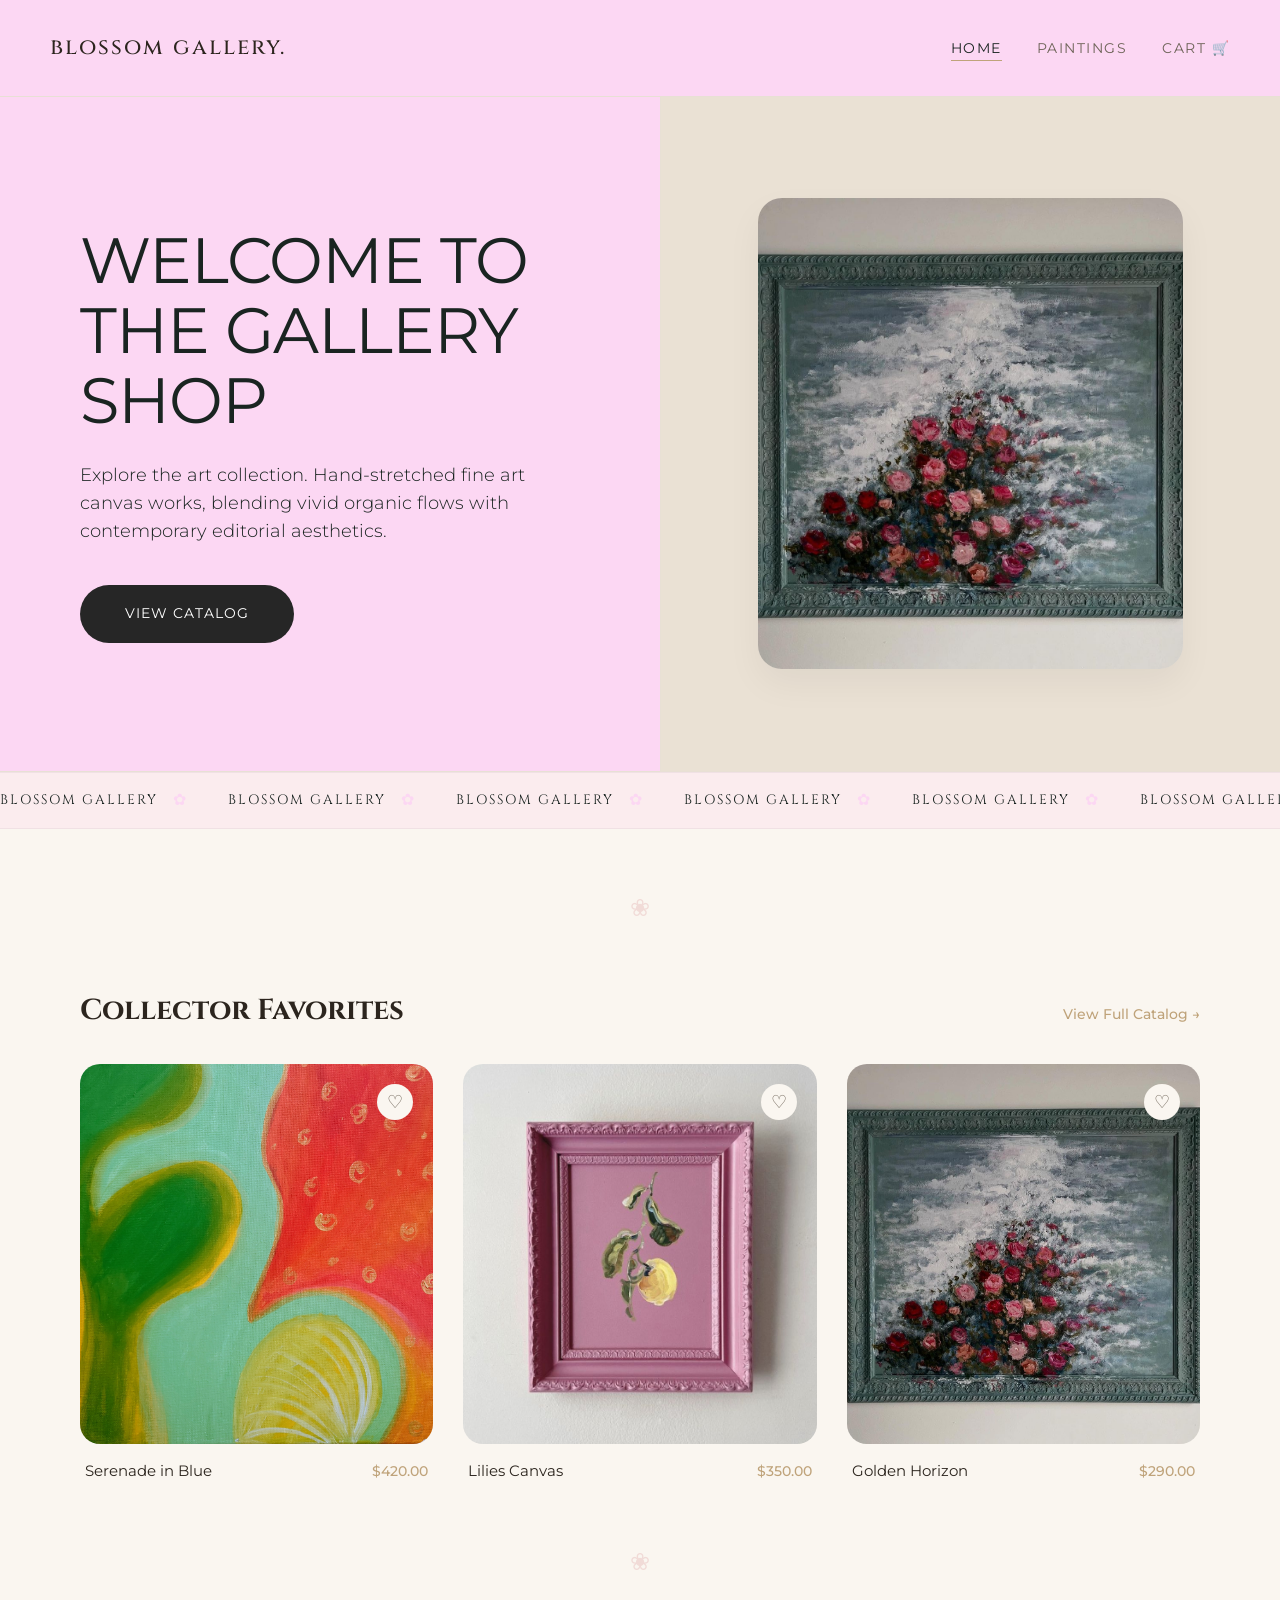
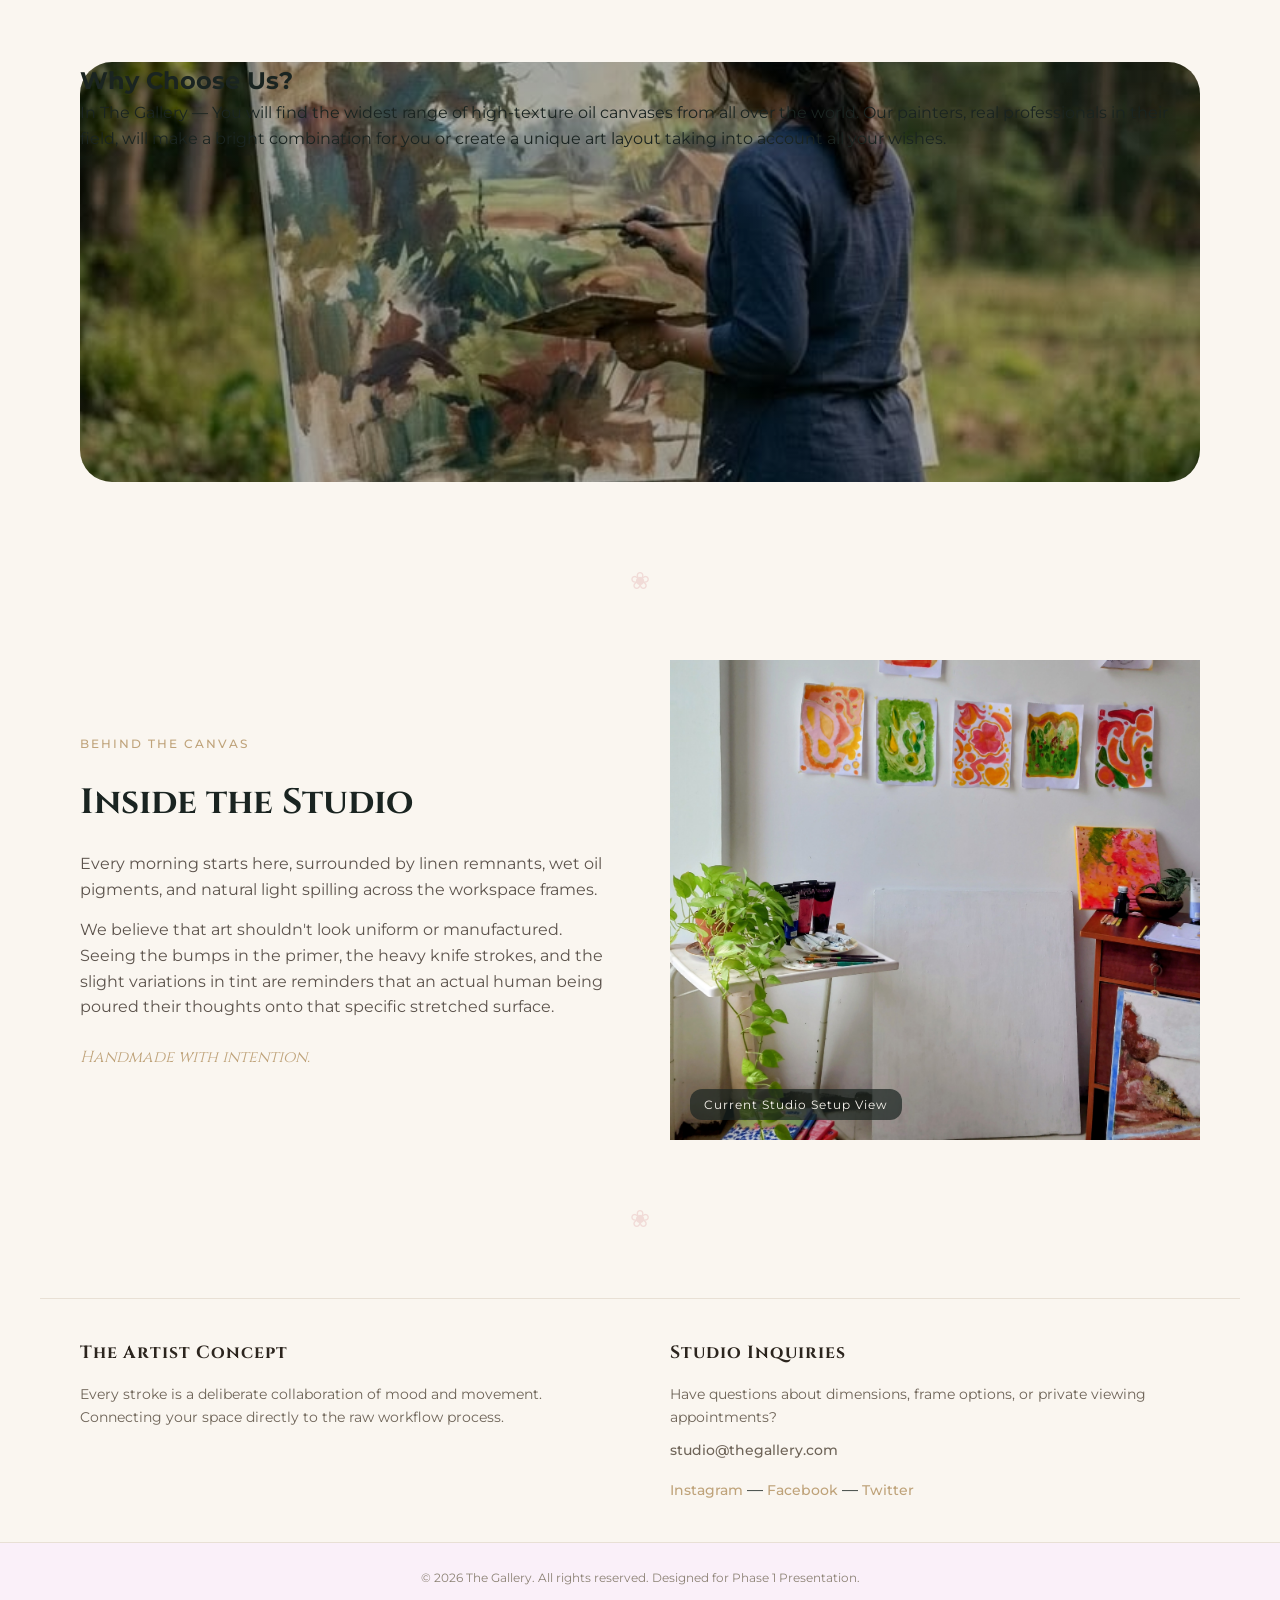
==== index.html @ 500854a4 "blossm_g" ====
<!DOCTYPE html>
<html lang="en">
<head>
    <meta charset="UTF-8">
    <meta name="viewport" content="width=device-width, initial-scale=1.0">
    <title>Home | Blossom Gallery</title>
    
    <!-- FIXED FONTS LINK: Both Cinzel and Montserrat will now load flawlessly -->
    <link rel="preconnect" href="https://fonts.googleapis.com">
    <link rel="preconnect" href="https://fonts.gstatic.com" crossorigin>
    <link href="https://fonts.googleapis.com/css2?family=Cinzel:wght@400;500&family=Montserrat:wght@300;400;500&display=swap" rel="stylesheet">
    
    <!-- LINK TO YOUR STYLESHEET -->
    <link rel="stylesheet" href="style.css">
</head>
<body class="home-body">

    <!-- GLOBAL NAVIGATION BAR -->
    <nav class="navbar">
        <div class="nav-logo">Blossom gallery.</div>
        <ul class="nav-links">
            <li><a href="index.html" class="active">Home</a></li>
            <li><a href="gallery.html">Paintings</a></li>
            <li><a href="cart.html" id="nav-cart">Cart 🛒</a></li>
        </ul>
    </nav>

    <!-- 1. EDITORIAL HERO BLOCK -->
    


    <section class="hero-split-container">
        <div class="hero-left-editorial">
            <h1>Welcome to the gallery shop</h1>
            <p>Explore the art collection. Hand-stretched fine art canvas works, blending vivid organic flows with contemporary editorial aesthetics.</p>
            <a href="gallery.html" class="hero-catalog-cta">View Catalog</a>
        </div>
        <div class="hero-right-display">
            <div class="hero-frame-wrapper">
                <img src="image3.jpg" alt="Featured Blossom Studio Presentation Workspace">
            </div>
        </div>
    </section>

    <div class="brand-marquee-strip">
        <div class="marquee-track-flow">
            <div class="marquee-unit">blossom gallery <span class="marquee-flower-spacer">✿</span></div>
            <div class="marquee-unit">blossom gallery <span class="marquee-flower-spacer">✿</span></div>
            <div class="marquee-unit">blossom gallery <span class="marquee-flower-spacer">✿</span></div>
            <div class="marquee-unit">blossom gallery <span class="marquee-flower-spacer">✿</span></div>
            <div class="marquee-unit">blossom gallery <span class="marquee-flower-spacer">✿</span></div>
            <div class="marquee-unit">blossom gallery <span class="marquee-flower-spacer">✿</span></div>
            <div class="marquee-unit">blossom gallery <span class="marquee-flower-spacer">✿</span></div>
            <div class="marquee-unit">blossom gallery <span class="marquee-flower-spacer">✿</span></div>

            <!-- Cloned Units (Add these so it never runs out of text on wide screens!) -->
        <div class="marquee-unit">blossom gallery <span class="marquee-flower-spacer">✿</span></div>
        <div class="marquee-unit">blossom gallery <span class="marquee-flower-spacer">✿</span></div>
        <div class="marquee-unit">blossom gallery <span class="marquee-flower-spacer">✿</span></div>
        <div class="marquee-unit">blossom gallery <span class="marquee-flower-spacer">✿</span></div>
        <div class="marquee-unit">blossom gallery <span class="marquee-flower-spacer">✿</span></div>
        <div class="marquee-unit">blossom gallery <span class="marquee-flower-spacer">✿</span></div>
        <div class="marquee-unit">blossom gallery <span class="marquee-flower-spacer">✿</span></div>
        <div class="marquee-unit">blossom gallery <span class="marquee-flower-spacer">✿</span></div>
    </div>
        </div>
    </div>

    <div class="aesthetic-divider"><span class="flower-icon">❀</span></div>














    <!-- 2. INTERACTIVE TRENDING HIGHLIGHTS LOOKBOOK -->
    <section class="lookbook-section">
        <div class="section-header-row">
            <h2>Collector Favorites</h2>
            <a href="gallery.html" class="inline-view-all">View Full Catalog →</a>
        </div>

        <div class="lookbook-grid">
            <!-- Card 1 -->
            <div class="lookbook-card gallery-card" data title="Serenade in Blue" data price = "$420.00" data-item="1">
                <div class="card-img-box">
                    <span class="heart-icon">♡</span>
                    <div class="placeholder-art-thumb"></div>
                    <img src="paradisefound1.JPG" alt="Serenade in Blue" class="hero-src-img"> 
                </div>
                <div class="art-meta">
                    <h3>Serenade in Blue</h3>
                    <p class="art-price">$420.00</p>
                </div>
            </div>
            <!-- Card 2 -->
            <div class="lookbook-card" data-title="Lilies Canvas" data-price="$350.00">
    
                  <a href="painting-info.html?title=Lilies%20Canvas&price=%24350.00" style="text-decoration: none; display: block;">
                  <div class="card-img-box">
                    <span class="heart-icon">♡</span>
                      <img src="image1.jpg" alt="Lilies Canvas" class="hero-src-img">
                     </div>
                     </a>
    
                <div class="art-meta">
                     <h3>Lilies Canvas</h3>
                     <p class="art-price">$350.00</p>
                </div>

                 </div>
            <!-- Card 3 -->
            <div class="lookbook-card gallery-card" data-title="Golden Horizon" data-price="$290.00" data-item="3">
                <div class="card-img-box">
                    <span class="heart-icon">♡</span>
                    <div class="placeholder-art-thumb"></div>
                    <img src="image3.jpg" alt="Golden Horizon" class="hero-src-img">
                </div>
                <div class="art-meta">
                    <h3>Golden Horizon</h3>
                    <p class="art-price">$290.00</p>
                </div>
            </div>
        </div>
    </section>

    <div class="aesthetic-divider"><span class="flower-icon">❀</span></div>

    <!-- 3. BRAND VISION BANNER -->
    <section class="vision-banner">
        

        <div class="vision-feature-card">
            <div class="vision-overlay-content">
            <h2>Why Choose Us?</h2>
            <p>
                In The Gallery — You will find the widest range of high-texture oil canvases from all over the world. Our painters, real professionals in their field, will make a bright combination for you or create a unique art layout taking into account all your wishes.
            </p>
        </div>
    </div>
</section>
             



       

    <div class="aesthetic-divider"><span class="flower-icon">❀</span></div>

    <!-- 4. INSIDE THE STUDIO -->
    <section class="studio-profile-section">
        <div class="studio-text-side">
            <span class="editorial-badge">Behind the Canvas</span>
            <h2>Inside the Studio</h2>
            <p>
                Every morning starts here, surrounded by linen remnants, wet oil pigments, and natural light spilling across the workspace frames. 
            </p>
            <p>
                We believe that art shouldn't look uniform or manufactured. Seeing the bumps in the primer, the heavy knife strokes, and the slight variations in tint are reminders that an actual human being poured their thoughts onto that specific stretched surface.
            </p>
            <div class="studio-signature">Handmade with intention.</div>
        </div>
        
        <div class="studio-image-side">
            <div class="studio-photo-box">
                <span class="photo-label">Current Studio Setup View</span>
                <div class="placeholder-studio-img"></div>
               <img src="studio.JPG" alt="My Studio Workspace View" class="hero-src-img"> 
            </div>
        </div>
    </section>

    <div class="aesthetic-divider"><span class="flower-icon">❀</span></div>

    <!-- GLOBAL FOOTER BLOCK -->
    <footer class="home-footer-grid">
        <div class="footer-profile">
            <h3>The Artist Concept</h3>
            <p>Every stroke is a deliberate collaboration of mood and movement. Connecting your space directly to the raw workflow process.</p>
        </div>

        <div class="footer-contact">
            <h3>Studio Inquiries</h3>
            <p>Have questions about dimensions, frame options, or private viewing appointments?</p>
            <p class="contact-email">studio@thegallery.com</p>
            <div class="social-links-row">
                <a href="#">Instagram</a> — <a href="#">Facebook</a> — <a href="#">Twitter</a>
            </div>
        </div>
    </footer>

    <div class="copyright-bar">
        <p>© 2026 The Gallery. All rights reserved. Designed for Phase 1 Presentation.</p>
    </div>

    <!-- JQUERY AND CUSTOM SCRIPTS -->
    <script src="https://code.jquery.com/jquery-3.6.0.min.js"></script>
    <script src="script.js"></script>
</body>
</html>
---- style.css ----
/* ==========================================================================
   1. GLOBAL RESET & CORE COLOR PALETTE
   ========================================================================== */
* {
    margin: 0;
    padding: 0;
    box-sizing: border-box;
}

body {
    font-family: 'Montserrat', sans-serif;
    background-color: #faf6f0; /* Ultra-premium warm linen backdrop */
    color: #1a2421;
    line-height: 1.6;
    -webkit-font-smoothing: antialiased;
}

/* ==========================================================================
   2. GLOBAL NAVIGATION BAR
   ========================================================================== */
.navbar {
    display: flex;
    justify-content: space-between;
    align-items: center;
    padding: 30px 50px;
    background-color: #fcd7f3;
    border-bottom: 1px solid #e8e0d5;
}

.nav-logo {
    font-family: 'Cinzel', serif;
    font-size: 1.4rem;
    font-weight: 500;
    letter-spacing: 2px;
    color: #2c251e;
    text-transform: lowercase;
}

.nav-links {
    display: flex;
    list-style: none;
    gap: 35px;
}

.nav-links a {
    text-decoration: none;
    color: #6e6458;
    font-size: 0.85rem;
    font-weight: 400;
    text-transform: uppercase;
    letter-spacing: 1.5px;
    transition: color 0.3s ease;
}

.nav-links a:hover, .nav-links a.active {
    color: #1a2421;
    border-bottom: 1px solid #bfa37a;
    padding-bottom: 4px;
}

/* ==========================================================================
   3. HERO PRESENTATION BLOCK
   ========================================================================== */
.hero-split-container {
    display: flex;
    width: 100%;
    min-height: 75vh;
    border-bottom: 1px solid #e8e0d5;
}

.hero-left-editorial {
    flex: 1;
    background-color: #fcd7f3;
    padding: 80px;
    display: flex;
    flex-direction: column;
    justify-content: center;
    border-right: 1px solid #e8e0d5;
}

.hero-left-editorial h1 {
    font-family: 'Montserrat', sans-serif;
    font-size: 4rem;
    font-weight: 400;
    text-transform: uppercase;
    line-height: 1.1;
    margin: 0 0 25px 0;
    letter-spacing: -1px;
}

.hero-left-editorial p {
    font-size: 1.1rem;
    color: #1a2421;
    max-width: 450px;
    line-height: 1.6;
    margin-bottom: 40px;
    font-weight: 300;
}

.hero-catalog-cta {
    align-self: flex-start;
    padding: 18px 45px;
    background-color: #262626;
    color: #fff;
    border-radius: 40px;
    text-decoration: none;
    font-size: 0.85rem;
    text-transform: uppercase;
    letter-spacing: 1px;
    transition: background-color 0.3s ease;
}

.hero-catalog-cta:hover {
    background-color: #bfa37a;
}

.hero-right-display {
    flex: 1;
    background-color: #eae1d4;
    display: flex;
    align-items: center;
    justify-content: center;
    padding: 60px;
    position: relative;
}

.hero-frame-wrapper {
    width: 85%;
    height: 85%;
    border-radius: 24px;
    overflow: hidden;
    box-shadow: 0 15px 35px rgba(0,0,0,0.05);
}

.hero-frame-wrapper img {
    width: 100%;
    height: 100%;
    object-fit: cover;
}

/* ==========================================================================
   CONTINUOUS SCROLLING BRAND MARQUEE LINE
   ========================================================================== */
.brand-marquee-strip {
    width: 100%;
    overflow: hidden;
    background-color: #fbecee;
    border-top: 1px solid rgba(44, 30, 41, 0.05);   
    border-bottom: 1px solid rgba(44, 30, 41, 0.05);
    padding: 15px 0;
    display: flex;
    white-space: nowrap;
}

.marquee-track-flow {
    display: flex;
    width: max-content;
    animation: marqueeContinuous 40s linear infinite;
    gap: 40px;
}

.marquee-unit {
    font-family: 'Cinzel', serif;
    font-size: 0.85rem;
    text-transform: uppercase;
    letter-spacing: 2px;
    display: flex;
    align-items: center;
    gap: 15px;
}

.marquee-flower-spacer {
    color: #fcd7f3;
    font-size: 1rem;
}

@keyframes marqueeContinuous {
    0% { transform: translateX(0%); }
    100% { transform: translateX(-50%); }
}

.hero-image-container {
    width: 100%;
    height: 500px;
    background-color: #eae1d4;
    border-radius: 24px;
    overflow: hidden;
    display: flex;
    align-items: center;
    justify-content: center;
}

.hero-art-placeholder {
    font-size: 6rem;
    opacity: 0.8;
}

.hero-src-img {
    width: 100%;
    height: 100%;
    object-fit: cover;
}

.hero-text-block {
    max-width: 750px;
    margin-top: 10px;
}

.editorial-badge {
    font-size: 0.75rem;
    text-transform: uppercase;
    letter-spacing: 2px;
    color: #bfa37a;
    display: inline-block;
    margin-bottom: 12px;
    font-weight: 500;
}

.hero-text-block h1 {
    font-family: 'Cinzel', serif;
    font-size: 2.8rem;
    font-weight: 400;
    color: #2c1e29;
    margin-bottom: 20px;
    letter-spacing: 1px;
}

.brand-philosophy {
    font-size: 1.05rem;
    color: #424032;
    margin-bottom: 30px;
    font-weight: 300;
}

.explore-btn {
    display: inline-block;
    padding: 14px 35px;
    background-color: #1a2421;
    color: #faf6f0;
    text-decoration: none;
    text-transform: uppercase;
    font-size: 0.8rem;
    letter-spacing: 2px;
    font-weight: 500;
    border-radius: 30px;
    transition: background-color 0.3s ease;
}

.explore-btn:hover {
    background-color: #bfa37a;
}

/* ==========================================================================
   4. DECORATIVE ELEMENTS & DIVIDERS
   ========================================================================== */
.aesthetic-divider {
    text-align: center;
    margin: 60px auto;
}

.flower-icon {
    font-size: 1.5rem;
    opacity: 0.4;
    color: #e5b3b3;
}

/* ==========================================================================
   5. LOOKBOOK, VISION & STUDIO SECTIONS
   ========================================================================== */
.lookbook-section, .studio-profile-section {
    max-width: 1200px;
    margin: 60px auto;
    padding: 0 40px;
}

.section-header-row {
    display: flex;
    justify-content: space-between;
    align-items: baseline;
    margin-bottom: 30px;
}

.section-header-row h2 {
    font-family: 'Cinzel', serif;
    font-size: 1.8rem;
    color: #2c251e;
}

.inline-view-all {
    text-decoration: none;
    color: #bfa37a;
    font-size: 0.85rem;
    font-weight: 500;
}

.lookbook-grid {
    display: flex;
    gap: 30px;
}

.lookbook-card {
    flex: 1;
    cursor: pointer;
}

.card-img-box {
    background-color: #eae1d4;
    height: 380px;
    border-radius: 20px;
    position: relative;
    display: flex;
    align-items: center;
    justify-content: center;
    overflow: hidden;
    transition: transform 0.3s ease;
}

.lookbook-card:hover .card-img-box {
    transform: translateY(-5px);
}

.placeholder-art-thumb {
    font-size: 3.5rem;
    opacity: 0.7;
}

.heart-icon {
    position: absolute;
    top: 20px;
    right: 20px;
    background: #faf6f0;
    width: 36px;
    height: 36px;
    display: flex;
    align-items: center;
    justify-content: center;
    border-radius: 50%;
    font-size: 1.1rem;
    color: #6e6458;
    cursor: pointer;
    transition: all 0.2s ease;
}

.heart-icon.liked {
    background-color: #e5b3b3;
    color: #faf6f0;
}

.card-details {
    margin-top: 15px;
    display: flex;
    justify-content: space-between;
    align-items: center;
}

.card-details h3 {
    font-size: 0.95rem;
    font-weight: 400;
    color: #1a2421;
}

.card-price {
    font-size: 0.9rem;
    color: #6e6458;
}

.vision-banner {
    max-width: 1200px;
    margin: 80px auto;
    padding: 0 40px;
    position: relative;
}

.vision-feature-card {
    width: 100%;
    height: 420px;
    background: linear-gradient(rgba(0, 0, 0, 0.25), rgba(0, 0, 0, 0.25)), url('vision2.jpg') no-repeat center center;
    background-size: cover;
    border-radius: 32px;
    position: relative;
}

.mini-label {
    font-size: 0.7rem;
    text-transform: uppercase;
    letter-spacing: 2px;
    color: #bfa37a;
}

.studio-profile-section {
    display: flex;
    align-items: center;
    gap: 60px;
}

.studio-text-side {
    flex: 1;
}

.studio-text-side h2 {
    font-family: 'Cinzel', serif;
    font-size: 2.2rem;
    margin: 10px 0 20px 0;
}

.studio-text-side p {
    color: #5c534c;
    margin-bottom: 15px;
}

.studio-signature {
    font-family: 'Cinzel', serif;
    font-style: italic;
    color: #bfa37a;
    margin-top: 25px;
}

.studio-image-side {
    flex: 1;
}

.studio-photo-box {
    background-color: #eae1d4;
    height: 480px;
    border-radius: 24px;
    position: relative;
    display: flex;
    align-items: center;
    justify-content: center;
}

.placeholder-studio-img {
    font-size: 5rem;
}

.photo-label {
    position: absolute;
    bottom: 20px;
    left: 20px;
    background-color: rgba(26, 36, 33, 0.7);
    color: #faf6f0;
    padding: 6px 14px;
    font-size: 0.75rem;
    border-radius: 12px;
    letter-spacing: 1px;
}

/* ==========================================================================
   6. GLOBAL FOOTER CODES
   ========================================================================== */
.home-footer-grid {
    max-width: 1200px;
    margin: 0 auto;
    padding: 40px;
    border-top: 1px solid #e8e0d5;
    display: flex;
    justify-content: space-between;
    gap: 60px;
}

.home-footer-grid div {
    flex: 1;
}

.home-footer-grid h3 {
    font-family: 'Cinzel', serif;
    font-size: 1.1rem;
    color: #2c251e;
    margin-bottom: 15px;
    letter-spacing: 1px;
}

.home-footer-grid p {
    font-size: 0.9rem;
    color: #6e6458;
}

.contact-email {
    font-weight: 500;
    color: #1a2421;
    margin-top: 10px;
    font-size: 0.95rem;
}

.social-links-row {
    margin-top: 15px;
}

.social-links-row a {
    text-decoration: none;
    color: #bfa37a;
    font-size: 0.85rem;
    font-weight: 500;
}

.social-links-row a:hover {
    color: #1a2421;
}

.copyright-bar {
    text-align: center;
    padding: 25px 20px;
    background-color: #faf0f9;
    border-top: 1px solid #e8e0d5;
    font-size: 0.75rem;
    color: #8c8275;
}

/* ==========================================================================
   7. RESPONSIVE PHONE OVERRIDES
   ========================================================================== */
@media (max-width: 850px) {
    .navbar { flex-direction: column; gap: 15px; padding: 20px; }
    .nav-links { gap: 20px; }
    .hero-section { padding: 0 20px; }
    .hero-image-container { height: 320px; }
    .hero-text-block h1 { font-size: 2rem; }
    .lookbook-grid { flex-direction: column; }
    .studio-profile-section { flex-direction: column-reverse; gap: 40px; }
    .card-img-box { height: 320px; }
    .studio-photo-box { height: 350px; }
    .home-footer-grid { flex-direction: column; gap: 35px; padding: 30px 20px; }
}

/* ==========================================================================
   8. ASYMMETRICAL CATALOG GALLERY LAYOUT
   ========================================================================== */
.catalog-container {
    max-width: 1200px;
    margin: 40px auto;
    padding: 0 40px;
}

.catalog-header {
    margin-bottom: 50px;
}

.catalog-breadcrumb {
    font-size: 0.75rem;
    color: #8c8275;
    text-transform: uppercase;
    letter-spacing: 1px;
}

.catalog-header h1 {
    font-family: 'Cinzel', serif;
    font-size: 2.5rem;
    font-weight: 400;
    margin: 10px 0 25px 0;
    letter-spacing: 1px;
}

.category-menu {
    display: flex;
    gap: 15px;
    border-bottom: 1px solid #e8e0d5;
    padding-bottom: 15px;
}

.filter-chip {
    background: none;
    border: none;
    font-family: 'Montserrat', sans-serif;
    font-size: 0.85rem;
    color: #8c8275;
    cursor: pointer;
    padding: 6px 16px;
    border-radius: 20px;
    transition: all 0.3s ease;
}

.filter-chip:hover, .filter-chip.active {
    color: #1a2421;
    background-color: #eae1d4;
    font-weight: 500;
}

.gallery-masonry {
    column-count: 3;
    column-gap: 30px;
    width: 100%;
}

.gallery-item {
    break-inside: avoid;
    margin-bottom: 35px;
}

.gallery-card {
    position: relative;
    cursor: pointer;
}

.art-frame-box {
    background-color: #eae1d4;
    width: 100%;
    border-radius: 24px;
    display: flex;
    align-items: center;
    justify-content: center;
    font-size: 3rem;
    overflow: hidden;
    transition: transform 0.3s ease;
}

.height-short { height: 280px; }
.height-medium { height: 380px; }
.height-tall { height: 520px; }

.gallery-card:hover .art-frame-box {
    transform: scale(1.02);
}

.real-art-img {
    width: 100%;
    height: 100%;
    object-fit: cover;
}

.art-meta {
    margin-top: 15px;
    display: flex;
    justify-content: space-between;
    align-items: baseline;
    padding: 0 5px;
}

.art-meta h3 {
    font-size: 0.95rem;
    font-weight: 400;
    color: #2c251e;
}

.art-price {
    font-size: 0.9rem;
    color: #bfa37a;
    font-weight: 500;
}

.gallery-decorator-stamp {
    break-inside: avoid;
    display: flex;
    align-items: center;
    justify-content: center;
    height: 200px;
    margin-bottom: 35px;
}

.stamp-flower {
    font-size: 3.5rem;
    opacity: 0.25;
    color: #e5b3b3;
    animation: spin 20s linear infinite;
}

@keyframes spin { 100% { transform: rotate(360deg); } }

@media (max-width: 900px) {
    .gallery-masonry { column-count: 2; }
}
@media (max-width: 600px) {
    .gallery-masonry { column-count: 1; }
    .category-menu { overflow-x: auto; white-space: nowrap; }
}

/* ==========================================================================
   9. PAINTING INFORMATION DISPLAY CONSTRAINT LAYER (UPDATED FIX)
   ========================================================================== */
.detail-container {
    max-width: 1200px;
    margin: 40px auto;
    padding: 0 40px;
}

.art-split-layout {
    display: flex;
    gap: 60px;
    margin-top: 30px;
    align-items: flex-start;
}

.art-visual-side, .art-content-side {
    flex: 1;
    width: 50%;
}

/* Constrains layout box framework boundaries cleanly */
.main-display-frame {
    width: 100%;
    max-width: 550px;
    height: 500px;
    margin: 0 auto;
    border-radius: 24px;
    overflow: hidden;
    background-color: #eae1d4;
    display: flex;
    align-items: center;
    justify-content: center;
}

/* Image scales responsibly inside wrapper box constraints */
.painting-main-display-img {
    width: 100%;
    height: 100%;
    object-fit: cover;
    display: block;
    transition: opacity 0.3s ease-in-out;
}

.perspective-thumbnails-row {
    display: flex;
    justify-content: center;
    gap: 15px;
    margin-top: 20px;
}

.thumb-dot {
    border: 1px solid #e8e0d5;
    padding: 8px 16px;
    border-radius: 20px;
    font-size: 0.75rem;
    color: #6e6458;
    cursor: pointer;
    text-transform: uppercase;
    letter-spacing: 0.5px;
    transition: all 0.3s ease;
}

.thumb-dot.active, .thumb-dot:hover {
    background-color: #1a2421;
    color: #faf6f0;
    border-color: #1a2421;
}

.detail-price-tag {
    font-family: 'Cinzel', serif;
    font-size: 2rem;
    color: #bfa37a;
    margin: 15px 0 30px 0;
}

.specifications-box {
    background-color: #fcfbfa;
    border: 1px solid #e8e0d5;
    padding: 25px;
    border-radius: 16px;
    margin-bottom: 30px;
}

.specifications-box h3 {
    font-family: 'Cinzel', serif;
    font-size: 0.9rem;
    letter-spacing: 1px;
    text-transform: uppercase;
    color: #2c251e;
    margin-bottom: 15px;
    border-bottom: 1px solid #e8e0d5;
    padding-bottom: 5px;
}

.specifications-box ul {
    list-style: none;
}

.specifications-box ul li {
    font-size: 0.9rem;
    margin-bottom: 10px;
    color: #5c534c;
}

.artwork-narrative-desc {
    font-size: 1rem;
    color: #5c534c;
    margin-bottom: 40px;
    font-weight: 300;
}

.secure-cta-btn {
    display: inline-block;
    width: 100%;
    text-align: center;
    padding: 16px;
    background-color: #1a2421;
    color: #faf6f0;
    text-decoration: none;
    text-transform: uppercase;
    font-size: 0.85rem;
    letter-spacing: 1.5px;
    font-weight: 500;
    border-radius: 30px;
    transition: background-color 0.3s ease;
}

.secure-cta-btn:hover {
    background-color: #bfa37a;
}

/* Integrated Checkout Details Form */
.integrated-checkout-section {
    max-width: 800px;
    margin: 60px auto;
    background-color: #faf6f0;
}

.checkout-card-header {
    text-align: center;
    margin-bottom: 40px;
}

.checkout-card-header h2 {
    font-family: 'Cinzel', serif;
    font-size: 1.8rem;
    color: #2c251e;
}

.checkout-card-header p {
    font-size: 0.9rem;
    color: #6e6458;
    margin-top: 5px;
}

.editorial-form-grid {
    display: grid;
    grid-template-columns: 1fr 1fr;
    gap: 25px;
}

.form-group-block {
    display: flex;
    flex-direction: column;
    gap: 8px;
}

.full-span-input {
    grid-column: span 2;
}

.form-group-block label {
    font-size: 0.75rem;
    text-transform: uppercase;
    letter-spacing: 1px;
    color: #8c8275;
    font-weight: 500;
}

.form-group-block input, .form-group-block textarea {
    font-family: 'Montserrat', sans-serif;
    padding: 14px;
    border: 1px solid #e8e0d5;
    background-color: #fcfbfa;
    border-radius: 12px;
    font-size: 0.95rem;
    color: #1a2421;
    transition: border-color 0.3s ease;
}

.form-group-block input:focus, .form-group-block textarea:focus {
    outline: none;
    border-color: #bfa37a;
}

.submit-order-btn {
    width: 100%;
    padding: 16px;
    background-color: #bfa37a;
    color: #faf6f0;
    border: none;
    font-family: 'Montserrat', sans-serif;
    text-transform: uppercase;
    font-size: 0.85rem;
    font-weight: 500;
    letter-spacing: 1px;
    border-radius: 12px;
    cursor: pointer;
    transition: background-color 0.3s ease;
}

.submit-order-btn:hover {
    background-color: #1a2421;
}

.form-action-row {
    text-align: center;
    margin-top: 15px;
}

.form-safety-footer-text {
    font-size: 0.75rem;
    color: #8c8275;
    margin-top: 12px;
}

@media (max-width: 850px) {
    .art-split-layout { flex-direction: column; gap: 40px; }
    .art-visual-side, .art-content-side { width: 100%; }
    .main-display-frame { height: 380px; }
    .editorial-form-grid { grid-template-columns: 1fr; }
    .full-span-input { grid-column: span 1; }
}

/* ==========================================================================
   11. NEW INTEGRATED SINGLE CHECKOUT STYLES & SHINING CONFIRMATION EFFECT
   ========================================================================== */
.quick-add-to-cart-btn {
    width: 100%;
    margin-top: 15px;
    padding: 10px;
    background-color: #1a2421;
    color: #faf6f0;
    border: none;
    border-radius: 30px;
    font-family: 'Montserrat', sans-serif;
    font-size: 0.75rem;
    text-transform: uppercase;
    letter-spacing: 1px;
    cursor: pointer;
    transition: all 0.3s ease;
}

.quick-add-to-cart-btn:hover {
    background-color: #bfa37a;
}

.cart-shining-effect {
    color: #bfa37a !important;
    font-weight: 500 !important;
    text-shadow: 0 0 10px rgba(191, 163, 122, 0.6);
    transform: scale(1.1);
    display: inline-block;
    transition: all 0.2s ease;
}

.checkout-form-stacked {
    display: flex;
    flex-direction: column;
    gap: 16px;
    margin-top: 15px;
}

.form-field-row {
    display: flex;
    flex-direction: column;
    gap: 6px;
}

.form-field-row label {
    font-size: 0.7erem;
    text-transform: uppercase;
    letter-spacing: 1px;
    color: #8c8275;
    font-weight: 500;
}

.form-field-row input, .form-field-row textarea {
    font-family: 'Montserrat', sans-serif;
    padding: 12px;
    border: 1px solid #e8e0d5;
    background-color: #faf6f0;
    border-radius: 10px;
    font-size: 0.9rem;
    color: #1a2421;
}

.form-field-row input:focus, .form-field-row textarea:focus {
    outline: none;
    border-color: #bfa37a;
}

.form-grid-inner-split {
    display: grid;
    grid-template-columns: 1fr 1fr;
    gap: 15px;
}

.cart-split-layout {
    display: flex;
    gap: 50px;
    margin-top: 30px;
}
.cart-items-panel {
    flex: 1.5;
}
.cart-summary-sidebar {
    flex: 1;
}
.invoice-product-row {
    display: flex;
    align-items: center;
    gap: 20px;
    background-color: #fcfbfa;
    border: 1px solid #e8e0d5;
    padding: 20px;
    border-radius: 16px;
    margin-bottom: 15px;
}
.summary-card-envelope {
    background-color: #fcfbfa;
    border: 1px solid #e8e0d5;
    padding: 30px;
    border-radius: 20px;
}
@media (max-width: 850px) {
    .cart-split-layout { flex-direction: column; }
}

/* ==========================================================================
   13. TOTAL CART WORKSPACE RESET (LEFT SIDE ITEMS + RIGHT SIDE CHECKOUT)
   ========================================================================== */
.gallery-clean-bg {
    background-color: #faf6f0 !important;
    font-family: 'Montserrat', sans-serif;
    color: #2c251e;
    margin: 0;
    padding: 0;
}

.cart-container {
    max-width: 1200px;
    margin: 60px auto;
    padding: 0 40px;
    min-height: 80vh;
}

.cart-header-title {
    margin-bottom: 40px;
    border-bottom: 1px solid #e8e0d5;
    padding-bottom: 20px;
}

.cart-header-title h1 {
    font-family: 'Cinzel', serif;
    font-size: 2.6rem;
    color: #1a2421;
    margin: 10px 0 0 0;
    letter-spacing: -0.5px;
}

.cart-split-layout {
    display: flex;
    gap: 60px;
    align-items: flex-start;
}

.cart-items-panel {
    flex: 1.4;
}

.panel-section-title {
    font-family: 'Cinzel', serif;
    font-size: 1.25rem;
    letter-spacing: 0.5px;
    color: #1a2421;
    margin-top: 0;
    margin-bottom: 25px;
    text-transform: uppercase;
}

.invoice-product-row {
    display: flex;
    align-items: center;
    gap: 24px;
    background-color: #fcfbfa;
    border: 1px solid #e8e0d5;
    padding: 24px;
    border-radius: 16px;
    margin-bottom: 16px;
    box-shadow: 0 4px 12px rgba(44, 37, 30, 0.01);
    transition: transform 0.2s ease;
}

.invoice-product-row:hover {
    transform: translateY(-2px);
}

.invoice-item-thumb {
    font-size: 2rem;
    background-color: #eae1d4;
    width: 65px;
    height: 65px;
    display: flex;
    align-items: center;
    justify-content: center;
    border-radius: 12px;
}

.invoice-item-info-meta {
    display: flex;
    flex-direction: column;
    gap: 4px;
}

.invoice-item-info-meta h4 {
    font-size: 1.1rem;
    font-weight: 500;
    margin: 0;
    color: #1a2421;
}

.invoice-item-info-meta p {
    font-size: 0.8rem;
    color: #8c8275;
    margin: 0;
}

.invoice-item-cost {
    margin-left: auto;
    font-family: 'Cinzel', serif;
    font-size: 1.15rem;
    font-weight: 500;
    color: #bfa37a;
}

.cart-utility-buttons {
    display: flex;
    justify-content: space-between;
    align-items: center;
    margin-top: 25px;
    padding-bottom: 30px;
    border-bottom: 1px solid #e8e0d5;
}

.continue-shopping-link {
    font-size: 0.85rem;
    color: #bfa37a;
    text-decoration: none;
    font-weight: 500;
    letter-spacing: 0.5px;
    transition: color 0.2s ease;
}

.continue-shopping-link:hover {
    color: #1a2421;
}

.clear-basket-btn {
    background: none;
    border: none;
    color: #c98282;
    font-size: 0.85rem;
    cursor: pointer;
    font-family: 'Montserrat', sans-serif;
    font-weight: 400;
    transition: opacity 0.2s ease;
}

.clear-basket-btn:hover {
    opacity: 0.8;
}

.financials-calculation-block {
    background-color: #fcfbfa;
    border: 1px solid #e8e0d5;
    border-radius: 16px;
    padding: 24px;
    margin-top: 30px;
}

.math-row {
    display: flex;
    justify-content: space-between;
    font-size: 0.95rem;
    color: #6e6458;
    margin-bottom: 14px;
}

.math-price-tag {
    font-weight: 500;
    color: #2c251e;
}

.free-badge-accent {
    color: #a3b899;
    font-weight: 500;
}

.total-highlight-row {
    border-top: 1px solid #e8e0d5;
    padding-top: 18px;
    margin-top: 6px;
    margin-bottom: 0;
}

.total-highlight-row span {
    font-family: 'Cinzel', serif;
    font-size: 1.15rem;
    color: #1a2421;
    font-weight: 500;
}

.math-total-tag {
    font-family: 'Cinzel', serif;
    font-size: 1.3rem;
    color: #bfa37a !important;
}

.cart-summary-sidebar {
    flex: 1;
    position: sticky;
    top: 40px;
}

.empty-cart-state-view {
    text-align: center;
    padding: 60px 20px;
    background-color: #fcfbfa;
    border: 1px dashed #e8e0d5;
    border-radius: 16px;
    color: #8c8275;
}

@media (max-width: 950px) {
    .cart-split-layout { flex-direction: column; gap: 40px; }
    .cart-container { padding: 0 20px; margin: 30px auto; }
    .cart-summary-sidebar { position: static; width: 100%; }
}
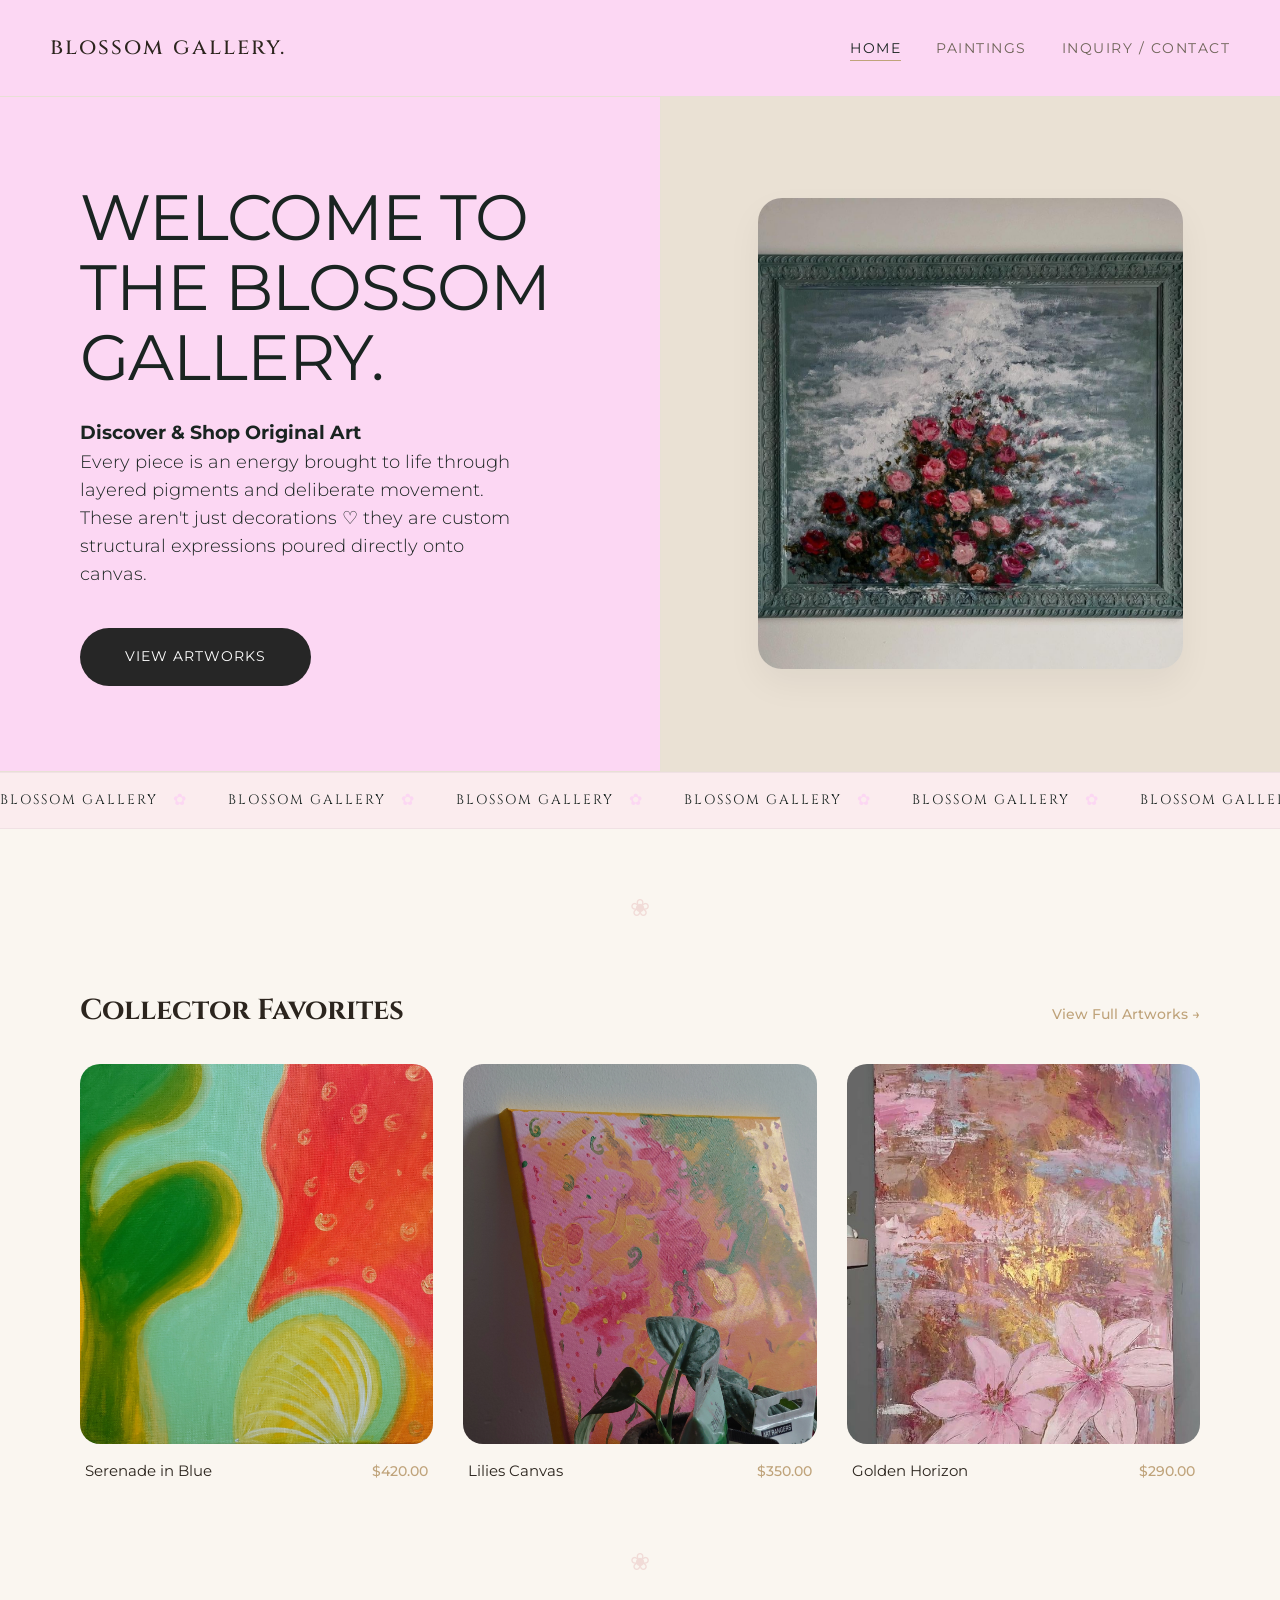
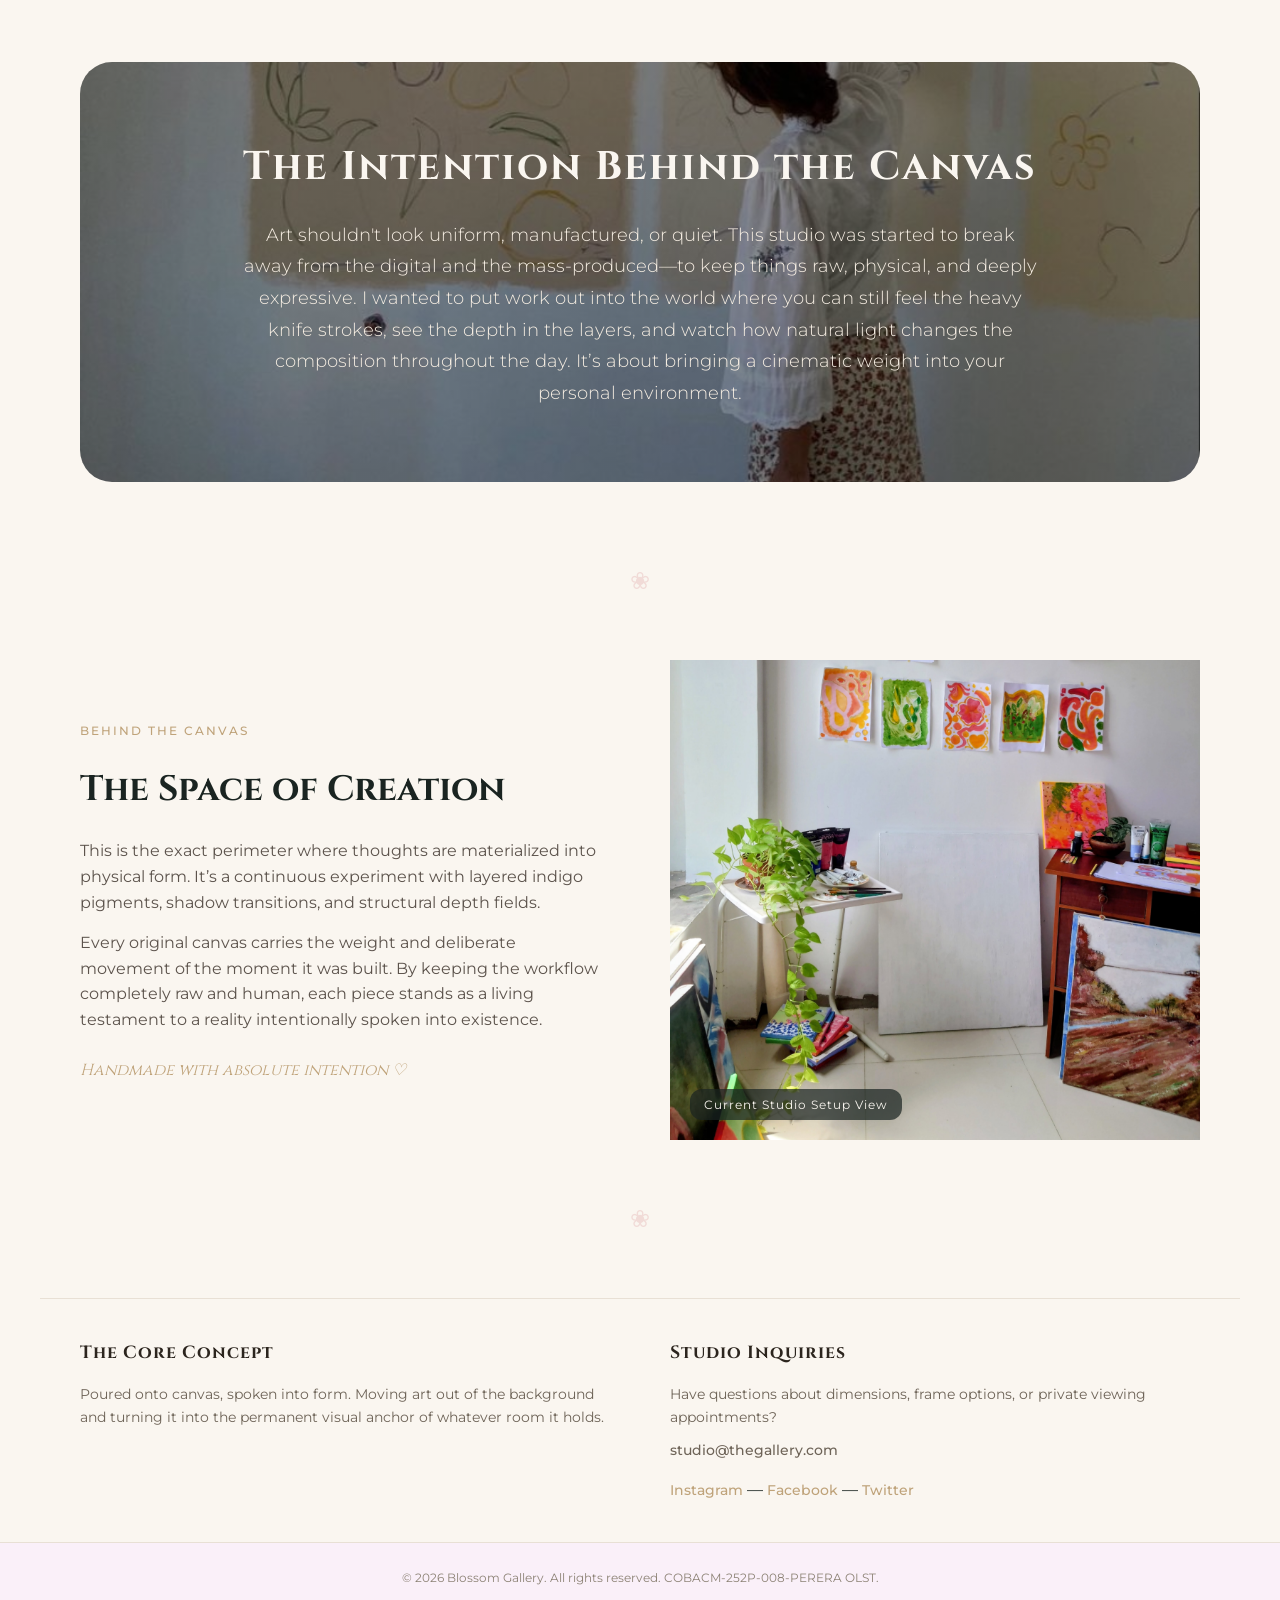
==== commit 4190ad28: "blossm_g" ====
--- a/index.html
+++ b/index.html
@@ -21,19 +21,17 @@
         <ul class="nav-links">
             <li><a href="index.html" class="active">Home</a></li>
             <li><a href="gallery.html">Paintings</a></li>
-            <li><a href="cart.html" id="nav-cart">Cart 🛒</a></li>
+            <li><a href="cart.html" id="nav-contact">Inquiry / Contact</a></li>
         </ul>
     </nav>
 
     <!-- 1. EDITORIAL HERO BLOCK -->
-    
-
-
     <section class="hero-split-container">
         <div class="hero-left-editorial">
-            <h1>Welcome to the gallery shop</h1>
-            <p>Explore the art collection. Hand-stretched fine art canvas works, blending vivid organic flows with contemporary editorial aesthetics.</p>
-            <a href="gallery.html" class="hero-catalog-cta">View Catalog</a>
+            <h1>Welcome to the Blossom gallery.</h1>
+            <h3>Discover & Shop Original Art</h3>
+            <p>Every piece is an energy brought to life through layered pigments and deliberate movement. These aren't just decorations ♡ they are custom structural expressions poured directly onto canvas.</p>
+            <a href="gallery.html" class="hero-catalog-cta">View Artworks</a>
         </div>
         <div class="hero-right-display">
             <div class="hero-frame-wrapper">
@@ -54,104 +52,78 @@
             <div class="marquee-unit">blossom gallery <span class="marquee-flower-spacer">✿</span></div>
 
             <!-- Cloned Units (Add these so it never runs out of text on wide screens!) -->
-        <div class="marquee-unit">blossom gallery <span class="marquee-flower-spacer">✿</span></div>
-        <div class="marquee-unit">blossom gallery <span class="marquee-flower-spacer">✿</span></div>
-        <div class="marquee-unit">blossom gallery <span class="marquee-flower-spacer">✿</span></div>
-        <div class="marquee-unit">blossom gallery <span class="marquee-flower-spacer">✿</span></div>
-        <div class="marquee-unit">blossom gallery <span class="marquee-flower-spacer">✿</span></div>
-        <div class="marquee-unit">blossom gallery <span class="marquee-flower-spacer">✿</span></div>
-        <div class="marquee-unit">blossom gallery <span class="marquee-flower-spacer">✿</span></div>
-        <div class="marquee-unit">blossom gallery <span class="marquee-flower-spacer">✿</span></div>
-    </div>
+            <div class="marquee-unit">blossom gallery <span class="marquee-flower-spacer">✿</span></div>
+            <div class="marquee-unit">blossom gallery <span class="marquee-flower-spacer">✿</span></div>
+            <div class="marquee-unit">blossom gallery <span class="marquee-flower-spacer">✿</span></div>
+            <div class="marquee-unit">blossom gallery <span class="marquee-flower-spacer">✿</span></div>
+            <div class="marquee-unit">blossom gallery <span class="marquee-flower-spacer">✿</span></div>
+            <div class="marquee-unit">blossom gallery <span class="marquee-flower-spacer">✿</span></div>
+            <div class="marquee-unit">blossom gallery <span class="marquee-flower-spacer">✿</span></div>
+            <div class="marquee-unit">blossom gallery <span class="marquee-flower-spacer">✿</span></div>
         </div>
     </div>
 
     <div class="aesthetic-divider"><span class="flower-icon">❀</span></div>
 
-
-
-
-
-
-
-
-
-
-
-
-
-
     <!-- 2. INTERACTIVE TRENDING HIGHLIGHTS LOOKBOOK -->
     <section class="lookbook-section">
         <div class="section-header-row">
             <h2>Collector Favorites</h2>
-            <a href="gallery.html" class="inline-view-all">View Full Catalog →</a>
+            <a href="gallery.html" class="inline-view-all">View Full Artworks →</a>
         </div>
 
         <div class="lookbook-grid">
             <!-- Card 1 -->
-            <div class="lookbook-card gallery-card" data title="Serenade in Blue" data price = "$420.00" data-item="1">
+            <div class="lookbook-card gallery-card" data-title="Serenade in Blue" data-price="$420.00" data-item="1">
                 <div class="card-img-box">
-                    <span class="heart-icon">♡</span>
-                    <div class="placeholder-art-thumb"></div>
                     <img src="paradisefound1.JPG" alt="Serenade in Blue" class="hero-src-img"> 
                 </div>
                 <div class="art-meta">
                     <h3>Serenade in Blue</h3>
                     <p class="art-price">$420.00</p>
                 </div>
+                
             </div>
+            
             <!-- Card 2 -->
-            <div class="lookbook-card" data-title="Lilies Canvas" data-price="$350.00">
-    
-                  <a href="painting-info.html?title=Lilies%20Canvas&price=%24350.00" style="text-decoration: none; display: block;">
-                  <div class="card-img-box">
-                    <span class="heart-icon">♡</span>
-                      <img src="image1.jpg" alt="Lilies Canvas" class="hero-src-img">
-                     </div>
-                     </a>
-    
+            <div class="lookbook-card gallery-card" data-title="Lilies Canvas" data-price="$350.00">
+                <div class="card-img-box">
+                    <img src="lilies canvas 1.JPG" alt="Lilies Canvas" class="hero-src-img">
+                </div>
                 <div class="art-meta">
                      <h3>Lilies Canvas</h3>
                      <p class="art-price">$350.00</p>
                 </div>
-
-                 </div>
+                
+            </div>
+            
             <!-- Card 3 -->
             <div class="lookbook-card gallery-card" data-title="Golden Horizon" data-price="$290.00" data-item="3">
                 <div class="card-img-box">
-                    <span class="heart-icon">♡</span>
-                    <div class="placeholder-art-thumb"></div>
-                    <img src="image3.jpg" alt="Golden Horizon" class="hero-src-img">
+                    <img src="extra3.jpg" alt="Golden Horizon" class="hero-src-img">
                 </div>
                 <div class="art-meta">
                     <h3>Golden Horizon</h3>
                     <p class="art-price">$290.00</p>
                 </div>
+                
             </div>
         </div>
     </section>
 
     <div class="aesthetic-divider"><span class="flower-icon">❀</span></div>
 
-    <!-- 3. BRAND VISION BANNER -->
+    <!-- 3. BRAND VISION BANNER (FIXED CONTAINER OUT OF BOUNDS BOX FRAME) -->
     <section class="vision-banner">
-        
-
         <div class="vision-feature-card">
             <div class="vision-overlay-content">
-            <h2>Why Choose Us?</h2>
-            <p>
-                In The Gallery — You will find the widest range of high-texture oil canvases from all over the world. Our painters, real professionals in their field, will make a bright combination for you or create a unique art layout taking into account all your wishes.
-            </p>
+                <h2> The Intention Behind the Canvas</h2>
+                <p>
+                    Art shouldn't look uniform, manufactured, or quiet. This studio was started to break away from the digital and the mass-produced—to keep things raw, physical, and deeply expressive. I wanted to put work out into the world where you can still feel the heavy knife strokes, see the depth in the layers, and watch how natural light changes the composition throughout the day. It’s about bringing a cinematic weight into your personal environment.
+                </p>
+            </div>
         </div>
-    </div>
-</section>
-             
-
-
-
-       
+    </section>
 
     <div class="aesthetic-divider"><span class="flower-icon">❀</span></div>
 
@@ -159,21 +131,16 @@
     <section class="studio-profile-section">
         <div class="studio-text-side">
             <span class="editorial-badge">Behind the Canvas</span>
-            <h2>Inside the Studio</h2>
-            <p>
-                Every morning starts here, surrounded by linen remnants, wet oil pigments, and natural light spilling across the workspace frames. 
-            </p>
-            <p>
-                We believe that art shouldn't look uniform or manufactured. Seeing the bumps in the primer, the heavy knife strokes, and the slight variations in tint are reminders that an actual human being poured their thoughts onto that specific stretched surface.
-            </p>
-            <div class="studio-signature">Handmade with intention.</div>
+            <h2>The Space of Creation</h2>
+            <p>This is the exact perimeter where thoughts are materialized into physical form. It’s a continuous experiment with layered indigo pigments, shadow transitions, and structural depth fields.</p>
+            <p>Every original canvas carries the weight and deliberate movement of the moment it was built. By keeping the workflow completely raw and human, each piece stands as a living testament to a reality intentionally spoken into existence.</p>
+            <div class="studio-signature">Handmade with absolute intention ♡</div>
         </div>
         
         <div class="studio-image-side">
             <div class="studio-photo-box">
                 <span class="photo-label">Current Studio Setup View</span>
-                <div class="placeholder-studio-img"></div>
-               <img src="studio.JPG" alt="My Studio Workspace View" class="hero-src-img"> 
+               <img src="studio2.JPG" alt="My Studio Workspace View" class="hero-src-img"> 
             </div>
         </div>
     </section>
@@ -183,9 +150,8 @@
     <!-- GLOBAL FOOTER BLOCK -->
     <footer class="home-footer-grid">
         <div class="footer-profile">
-            <h3>The Artist Concept</h3>
-            <p>Every stroke is a deliberate collaboration of mood and movement. Connecting your space directly to the raw workflow process.</p>
-        </div>
+            <h3>The Core Concept</h3>
+            <p>Poured onto canvas, spoken into form. Moving art out of the background and turning it into the permanent visual anchor of whatever room it holds.</div>
 
         <div class="footer-contact">
             <h3>Studio Inquiries</h3>
@@ -198,11 +164,10 @@
     </footer>
 
     <div class="copyright-bar">
-        <p>© 2026 The Gallery. All rights reserved. Designed for Phase 1 Presentation.</p>
+        <p>© 2026 Blossom Gallery. All rights reserved. COBACM-252P-008-PERERA OLST.</p>
     </div>
 
-    <!-- JQUERY AND CUSTOM SCRIPTS -->
-    <script src="https://code.jquery.com/jquery-3.6.0.min.js"></script>
+   <script src="https://code.jquery.com/jquery-3.6.0.min.js"></script>
     <script src="script.js"></script>
 </body>
 </html>
--- a/style.css
+++ b/style.css
@@ -324,28 +324,6 @@
     opacity: 0.7;
 }
 
-.heart-icon {
-    position: absolute;
-    top: 20px;
-    right: 20px;
-    background: #faf6f0;
-    width: 36px;
-    height: 36px;
-    display: flex;
-    align-items: center;
-    justify-content: center;
-    border-radius: 50%;
-    font-size: 1.1rem;
-    color: #6e6458;
-    cursor: pointer;
-    transition: all 0.2s ease;
-}
-
-.heart-icon.liked {
-    background-color: #e5b3b3;
-    color: #faf6f0;
-}
-
 .card-details {
     margin-top: 15px;
     display: flex;
@@ -364,20 +342,48 @@
     color: #6e6458;
 }
 
+/* --- WHY CHOOSE US? FIXED OUT-OF-BOX FRAME STYLES --- */
 .vision-banner {
     max-width: 1200px;
     margin: 80px auto;
     padding: 0 40px;
     position: relative;
+    width: 100%;
 }
 
 .vision-feature-card {
     width: 100%;
-    height: 420px;
-    background: linear-gradient(rgba(0, 0, 0, 0.25), rgba(0, 0, 0, 0.25)), url('vision2.jpg') no-repeat center center;
+    min-height: 420px;
+    background: linear-gradient(rgba(0, 0, 0, 0.45), rgba(0, 0, 0, 0.45)), url('vision3.jpg') no-repeat center center;
     background-size: cover;
     border-radius: 32px;
-    position: relative;
+    display: flex;
+    align-items: center;
+    justify-content: center;
+    padding: 40px;
+    box-sizing: border-box;
+}
+
+.vision-overlay-content {
+    text-align: center;
+    max-width: 800px;
+    color: #faf6f0;
+    z-index: 2;
+}
+
+.vision-overlay-content h2 {
+    font-family: 'Cinzel', serif;
+    font-size: 2.5rem;
+    margin-bottom: 20px;
+    letter-spacing: 2px;
+    color: #faf6f0;
+}
+
+.vision-overlay-content p {
+    font-size: 1.1rem;
+    line-height: 1.8;
+    font-weight: 300;
+    color: #f5ede2;
 }
 
 .mini-label {
@@ -387,6 +393,7 @@
     color: #bfa37a;
 }
 
+/* --- STUDIO SECTION STYLES --- */
 .studio-profile-section {
     display: flex;
     align-items: center;
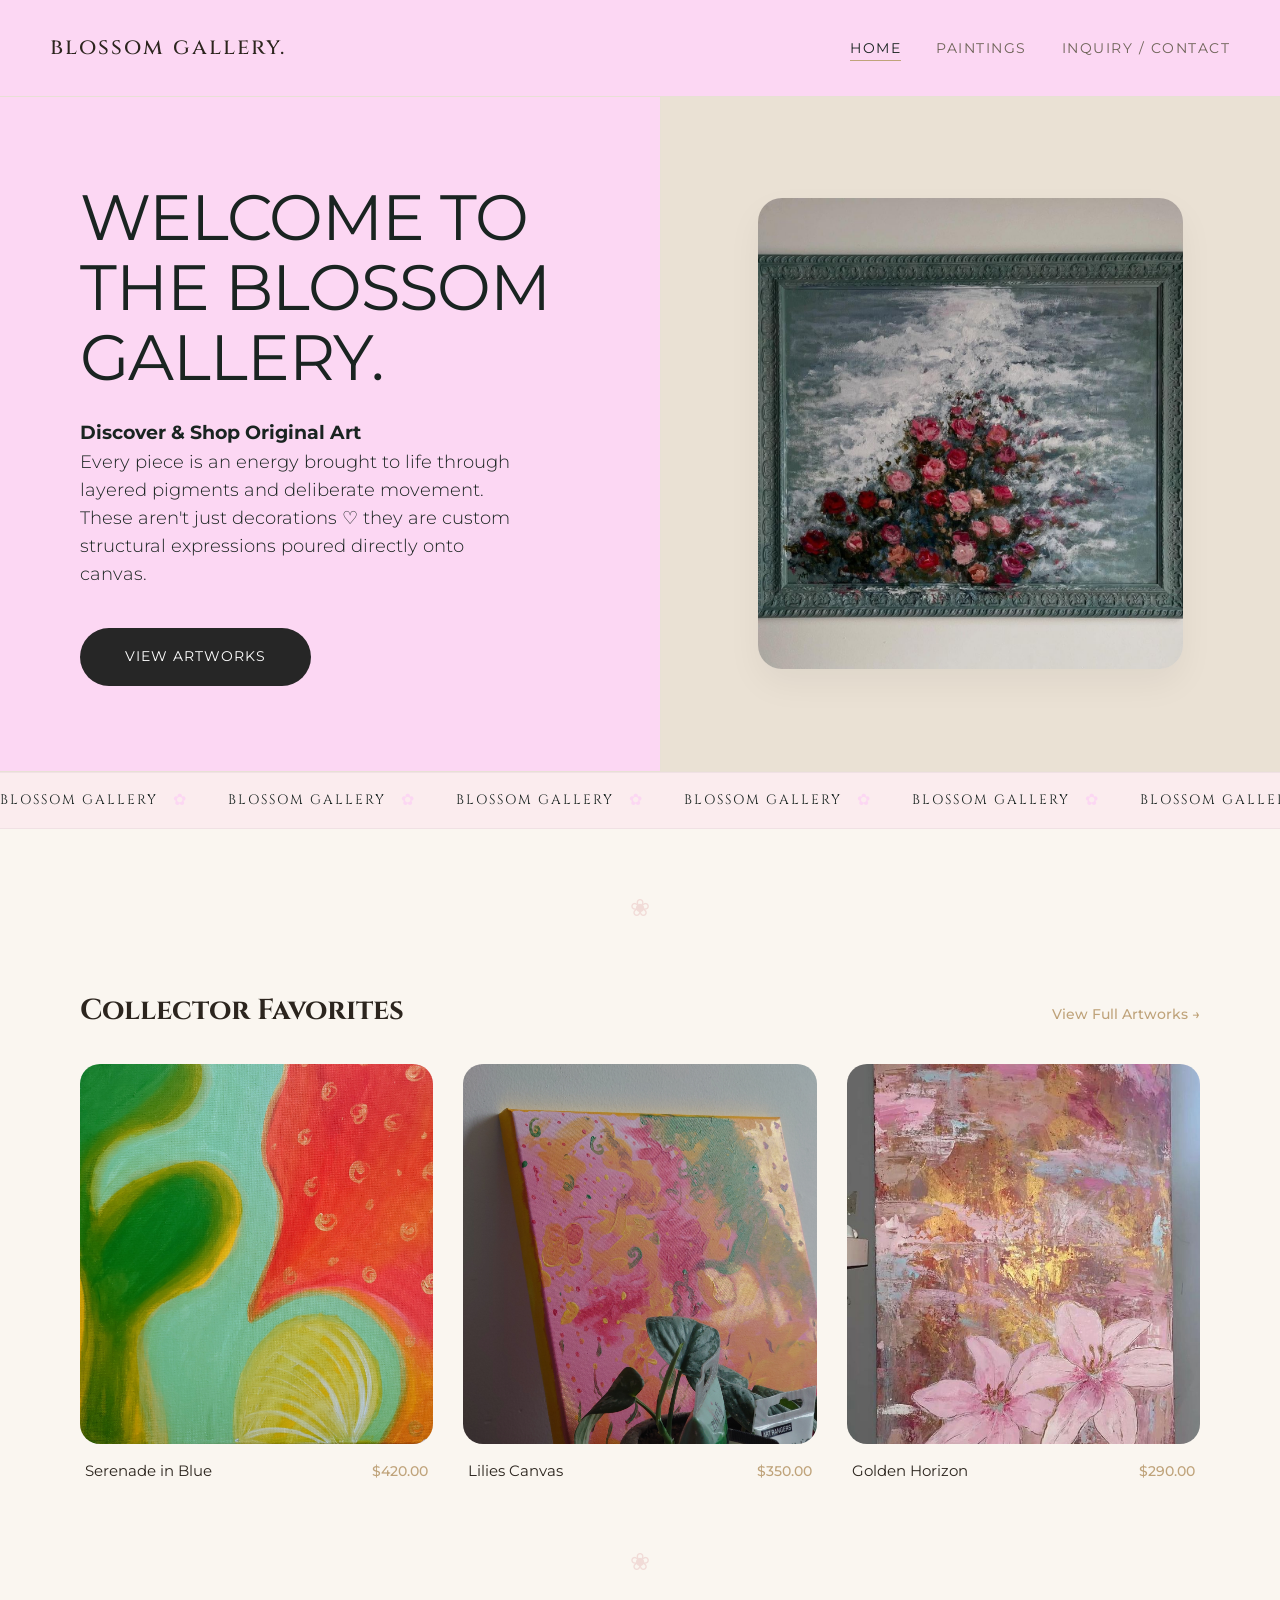
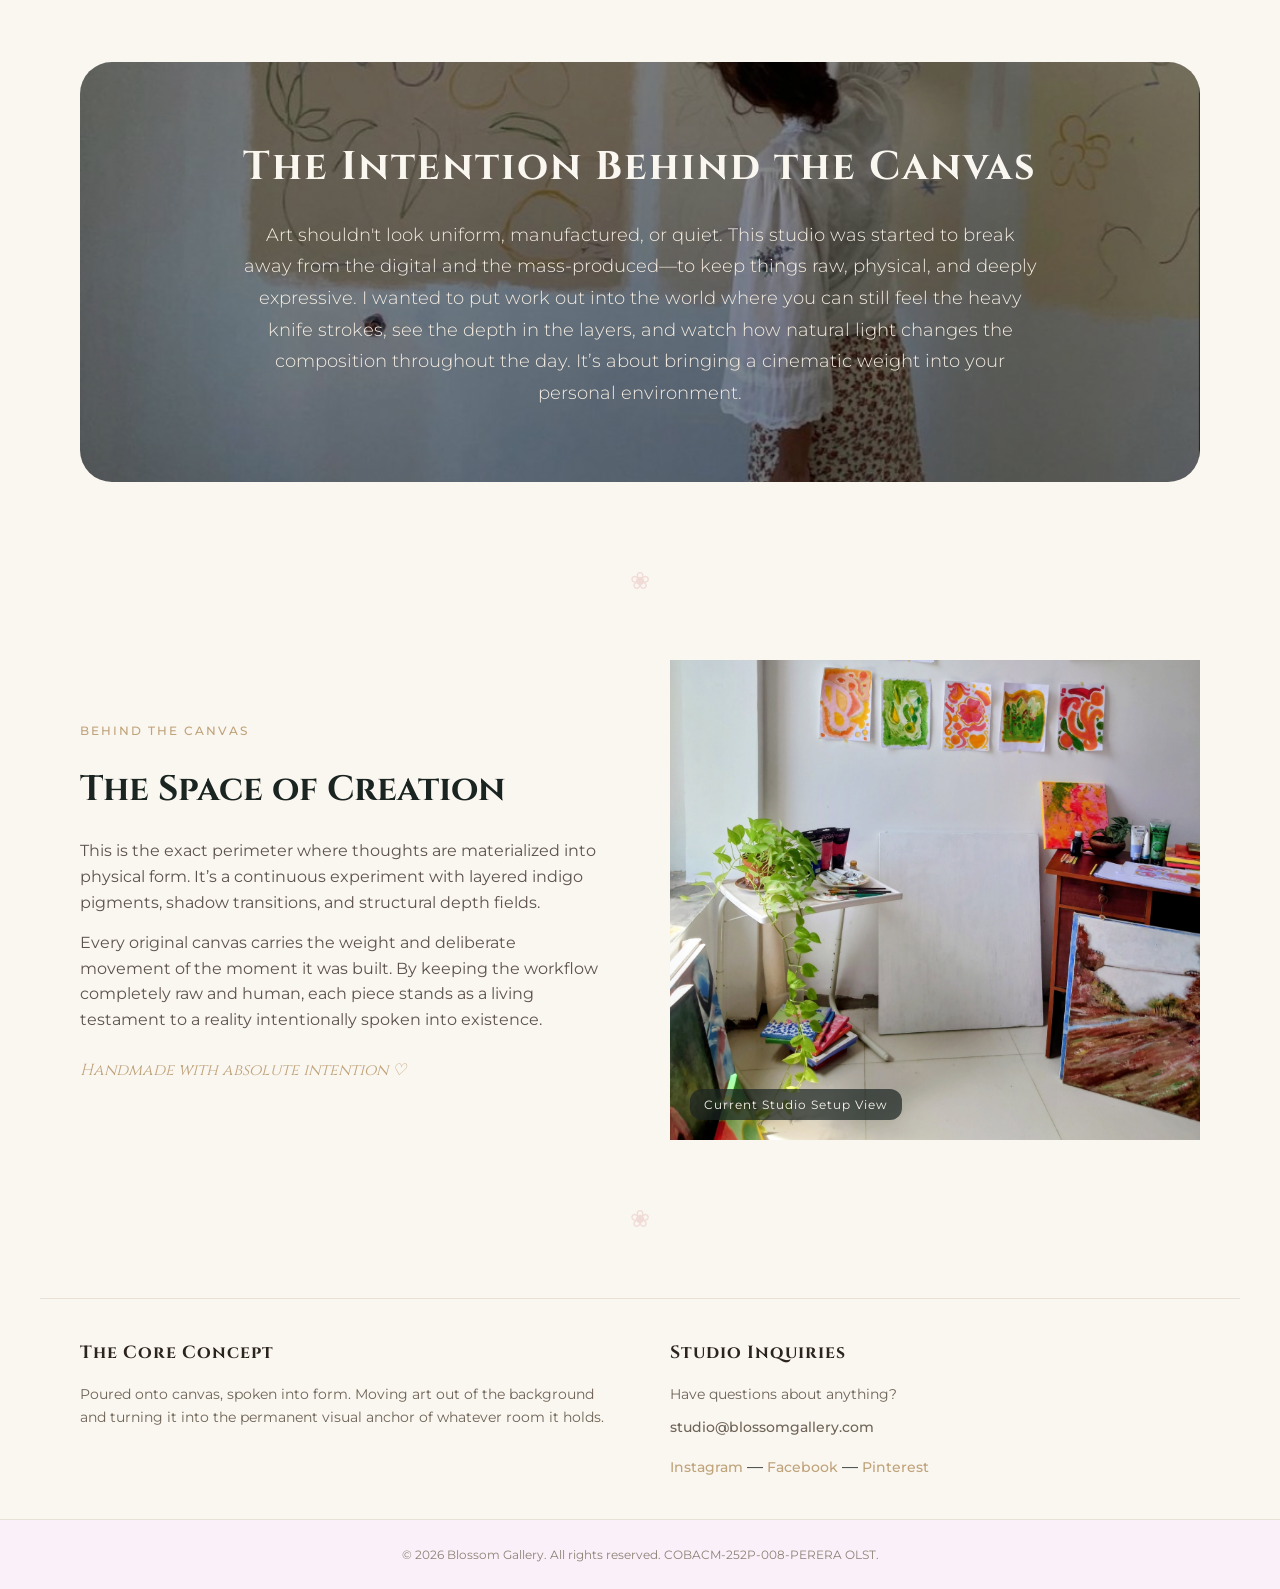
==== commit 8fa37545: "commit all pages" ====
--- a/index.html
+++ b/index.html
@@ -155,10 +155,10 @@
 
         <div class="footer-contact">
             <h3>Studio Inquiries</h3>
-            <p>Have questions about dimensions, frame options, or private viewing appointments?</p>
-            <p class="contact-email">studio@thegallery.com</p>
+            <p>Have questions about anything?</p>
+            <p class="contact-email">studio@blossomgallery.com</p>
             <div class="social-links-row">
-                <a href="#">Instagram</a> — <a href="#">Facebook</a> — <a href="#">Twitter</a>
+                <a href="#">Instagram</a> — <a href="#">Facebook</a> — <a href="#">Pinterest</a>
             </div>
         </div>
     </footer>
--- a/style.css
+++ b/style.css
@@ -528,7 +528,54 @@
     .studio-photo-box { height: 350px; }
     .home-footer-grid { flex-direction: column; gap: 35px; padding: 30px 20px; }
 }
-
+/* Precise Mobile Layout Rebalancing */
+@media (max-width: 850px) {
+    /* Forces columns to drop down gracefully vertically */
+    .hero-split-container, 
+    .art-split-layout,
+    .cart-split-layout {
+        display: flex !important;
+        flex-direction: column !important;
+        width: 100% !important;
+        padding: 20px !important;
+    }
+
+    /* Prevents the text panels from shrinking or shifting left */
+    .hero-left-editorial, 
+    .art-content-side, 
+    .art-visual-side {
+        width: 100% !important;
+        padding: 30px 15px !important;
+        text-align: center !important;
+    }
+
+    /* Centers custom actionable elements alignment */
+    .hero-catalog-cta {
+        align-self: center !important;
+        margin: 0 auto !important;
+    }
+
+    /* Scales and locks image containers into screen boundaries */
+    .hero-right-display, 
+    .main-display-frame {
+        width: 100% !important;
+        max-width: 100% !important;
+        height: auto !important;
+        min-height: 350px !important;
+        padding: 10px !important;
+    }
+
+    .hero-frame-wrapper {
+        width: 100% !important;
+        height: 350px !important;
+    }
+
+    /* Shrinks hero headers so they don't break line boundaries */
+    .hero-left-editorial h1 {
+        font-size: 2.5rem !important;
+        letter-spacing: 0px !important;
+    }
+}
 /* ==========================================================================
    8. ASYMMETRICAL CATALOG GALLERY LAYOUT
    ========================================================================== */
@@ -1219,4 +1266,38 @@
     .cart-split-layout { flex-direction: column; gap: 40px; }
     .cart-container { padding: 0 20px; margin: 30px auto; }
     .cart-summary-sidebar { position: static; width: 100%; }
+}
+
+/* Mobile Responsive Fix for Hero Section */
+@media (max-width: 768px) {
+    /* 1. Force the container to stack vertically instead of side-by-side */
+    .hero-container, 
+    .welcome-section-grid { /* Use whatever class name wraps both your text and image block */
+        display: flex;
+        flex-direction: column;
+        align-items: center;
+        text-align: center; /* Centers the text beautifully on mobile */
+        padding: 20px;
+    }
+
+    /* 2. Fix the headline spilling over the edge */
+    h1 {
+        font-size: 2.2rem; /* Shrinks the giant text slightly so it fits perfectly on mobile screens */
+        line-height: 1.2;
+        word-wrap: break-word;
+    }
+
+    /* 3. Force the painting image to appear and fit nicely below the text */
+    .hero-image-wrapper, 
+    .hero-painting-img { /* Use the class name of your image or its container */
+        width: 100%;
+        max-width: 400px; /* Prevents the painting from becoming massively blown out */
+        margin-top: 30px; /* Leaves a sleek gap between your 'View Artworks' button and the canvas */
+    }
+    
+    .hero-painting-img img {
+        width: 100%;
+        height: auto;
+        display: block;
+    }
 }
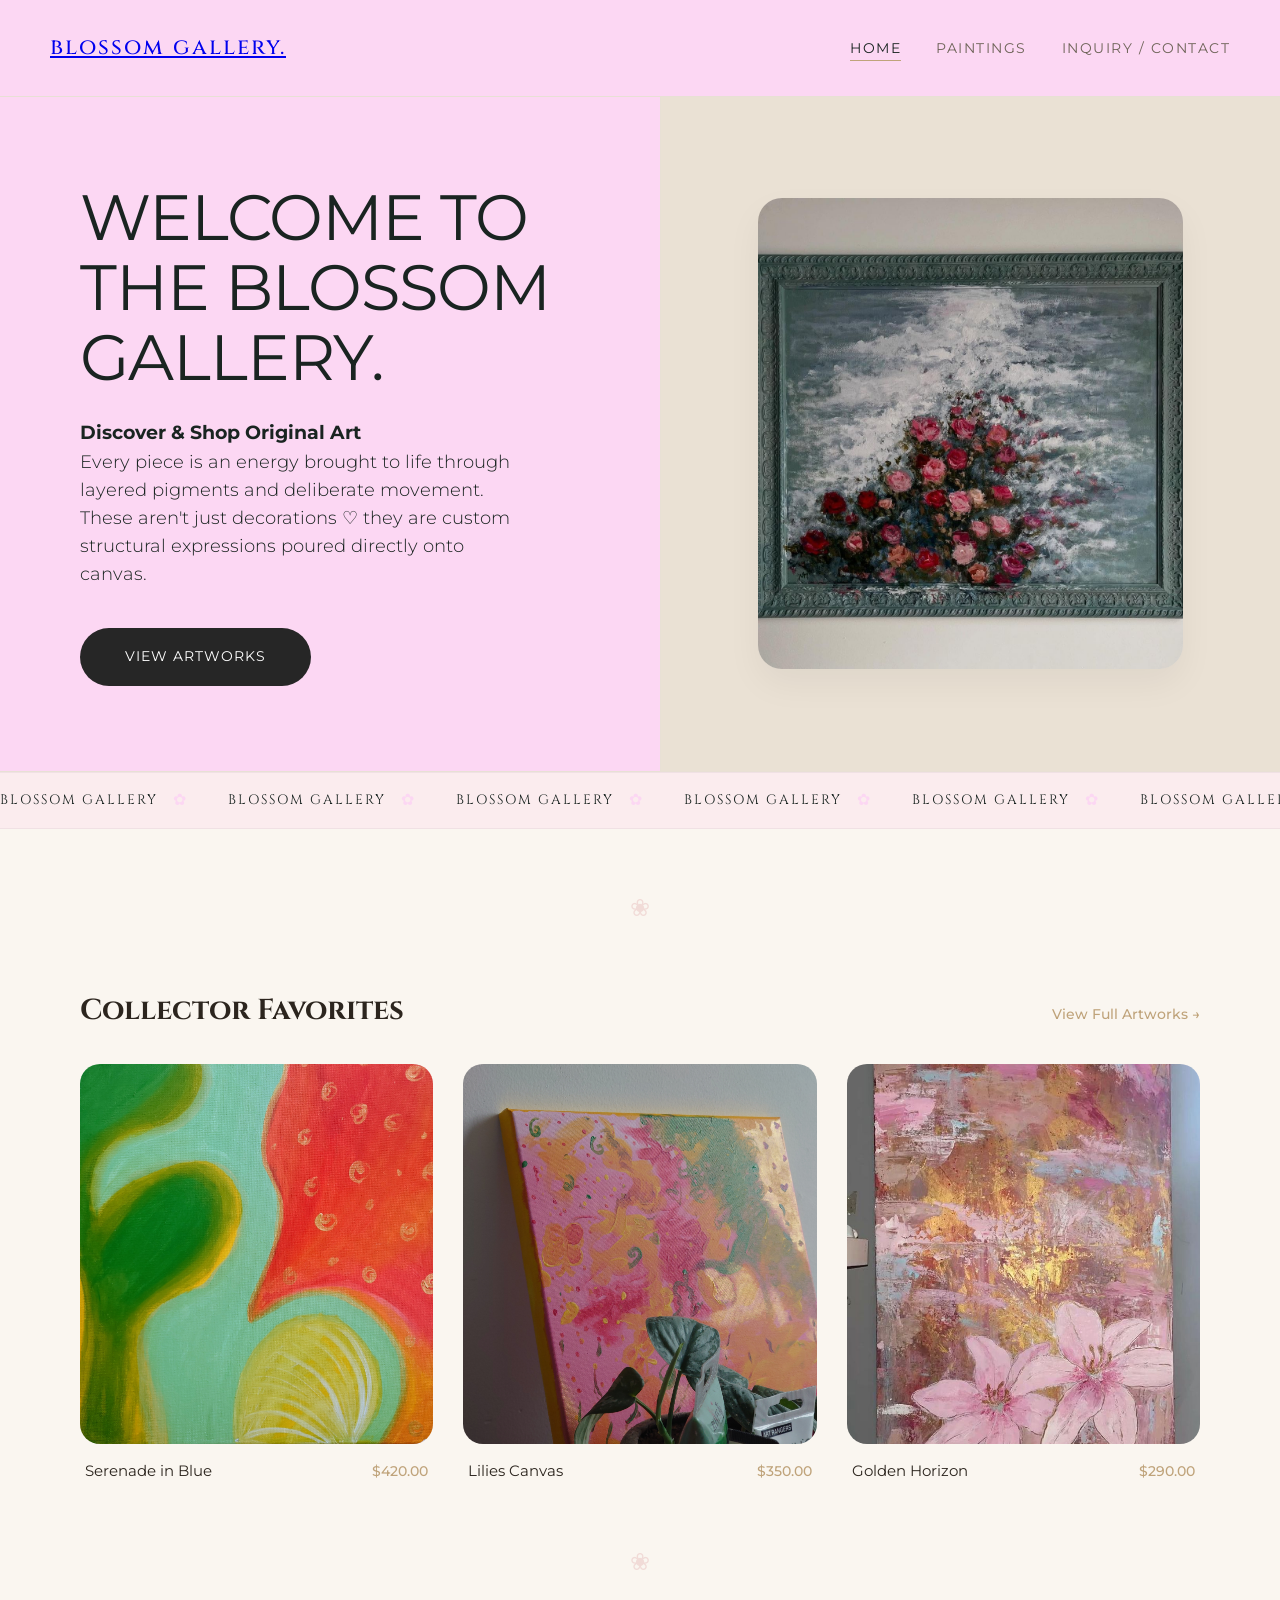
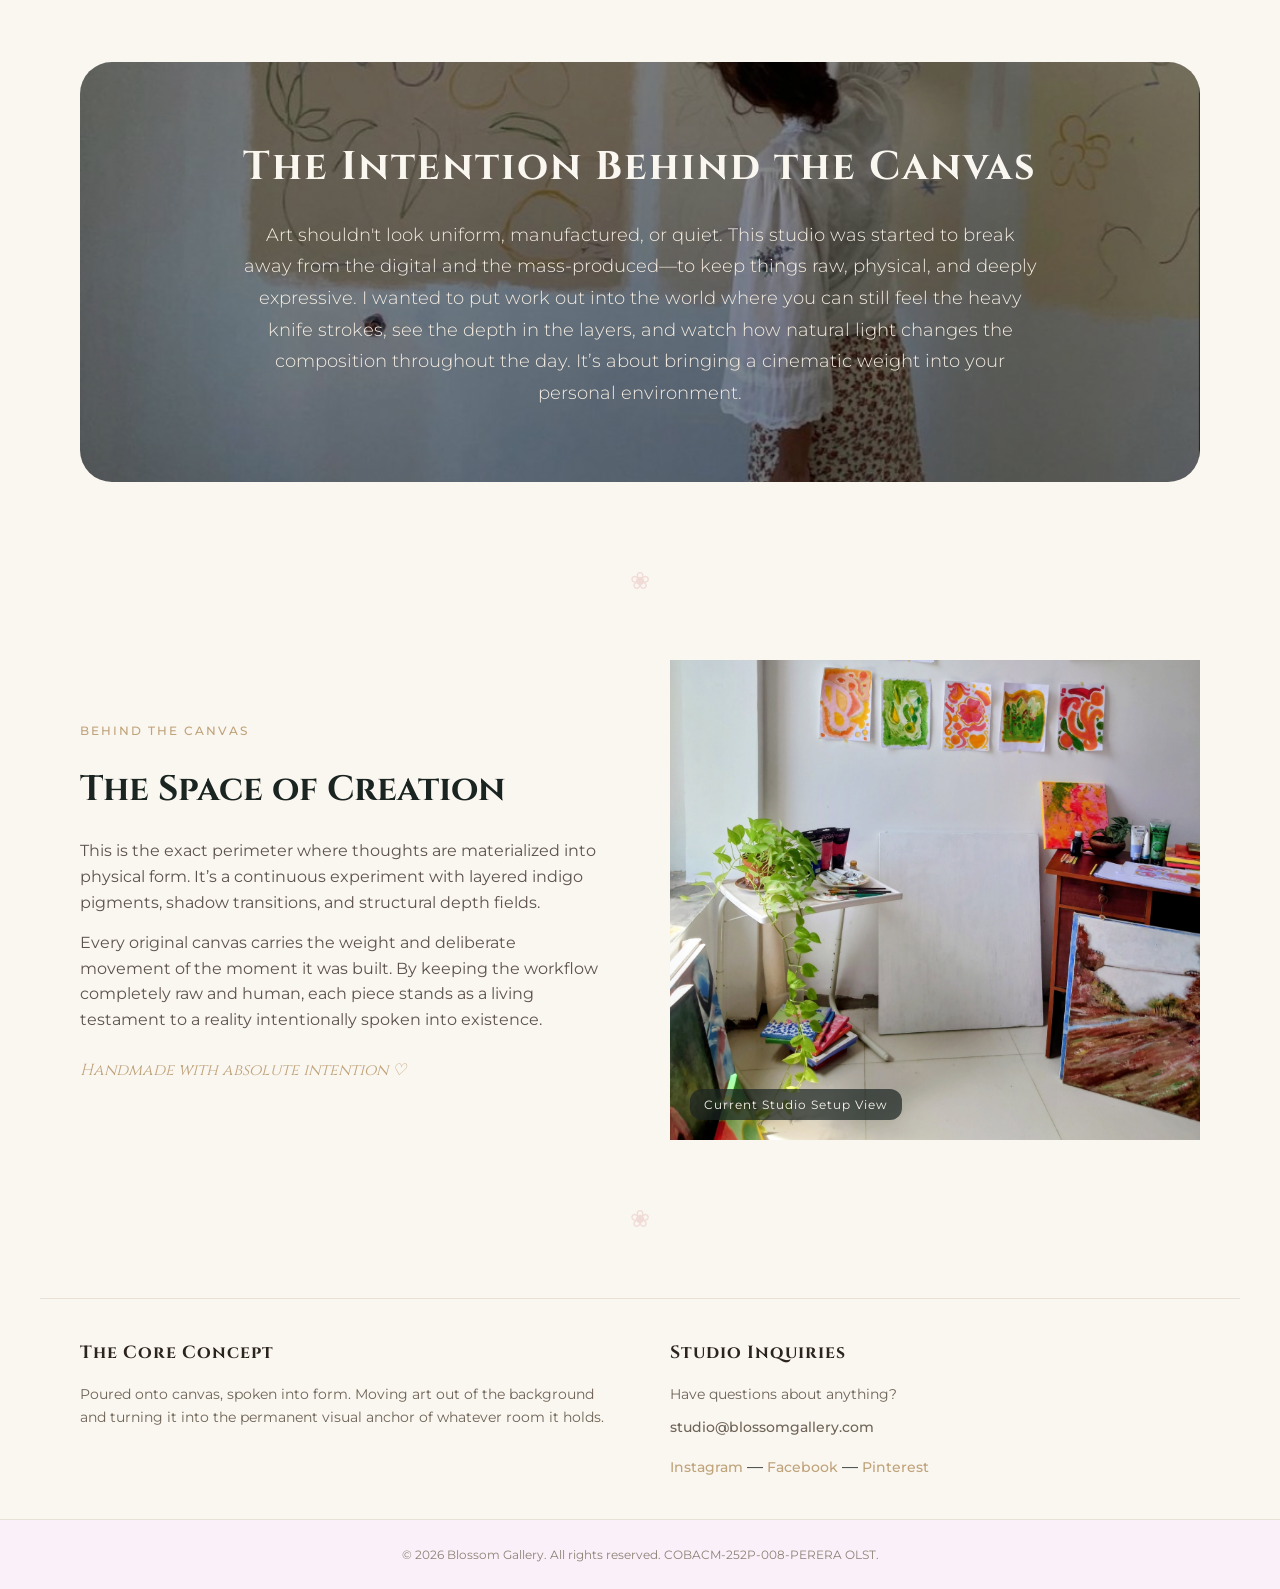
==== commit 57633755: "a" ====
--- a/index.html
+++ b/index.html
@@ -17,7 +17,10 @@
 
     <!-- GLOBAL NAVIGATION BAR -->
     <nav class="navbar">
-        <div class="nav-logo">Blossom gallery.</div>
+        <div class="nav-logo">
+            <a href="https://sayuri.innovizion.tech/"> Blossom gallery. </a>
+
+            </div>
         <ul class="nav-links">
             <li><a href="index.html" class="active">Home</a></li>
             <li><a href="gallery.html">Paintings</a></li>
@@ -88,7 +91,7 @@
             <!-- Card 2 -->
             <div class="lookbook-card gallery-card" data-title="Lilies Canvas" data-price="$350.00">
                 <div class="card-img-box">
-                    <img src="lilies canvas 1.JPG" alt="Lilies Canvas" class="hero-src-img">
+                    <img src="lilies_canvas_1.JPG" alt="Lilies Canvas" class="hero-src-img">
                 </div>
                 <div class="art-meta">
                      <h3>Lilies Canvas</h3>
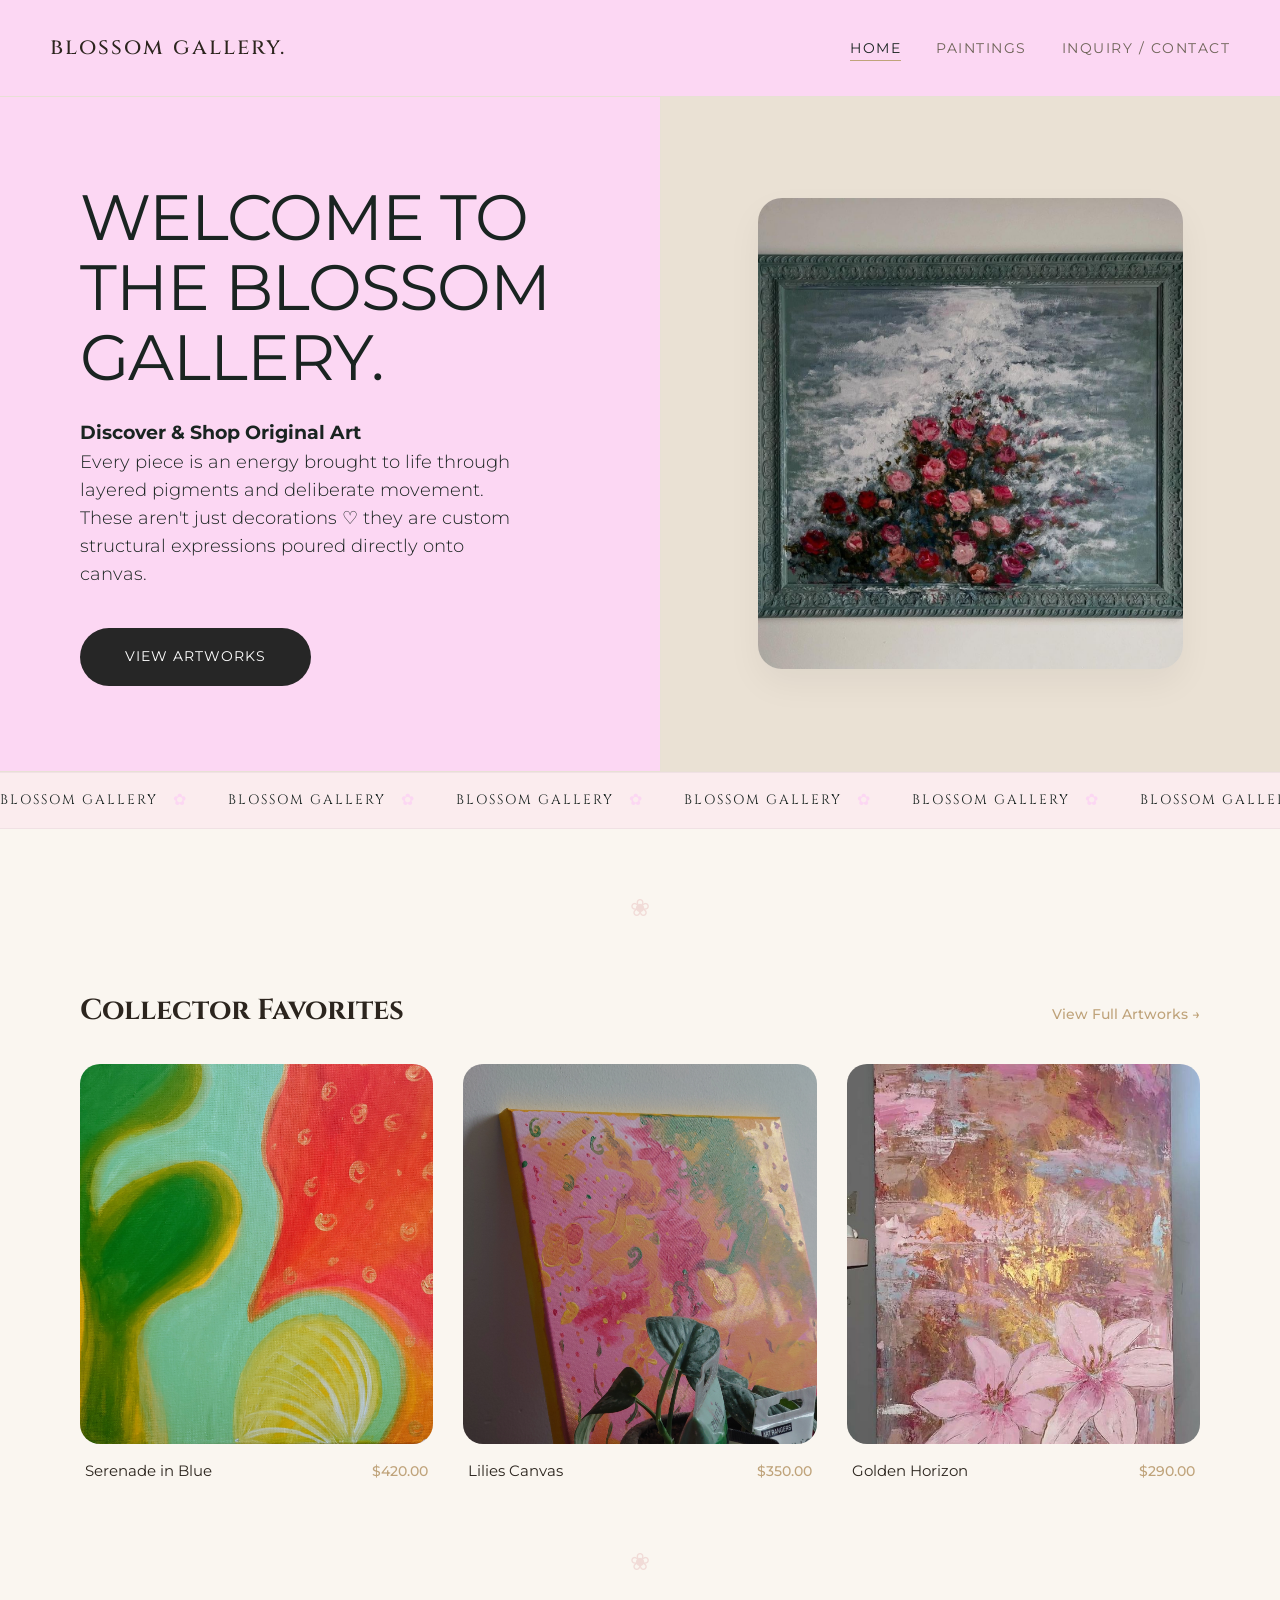
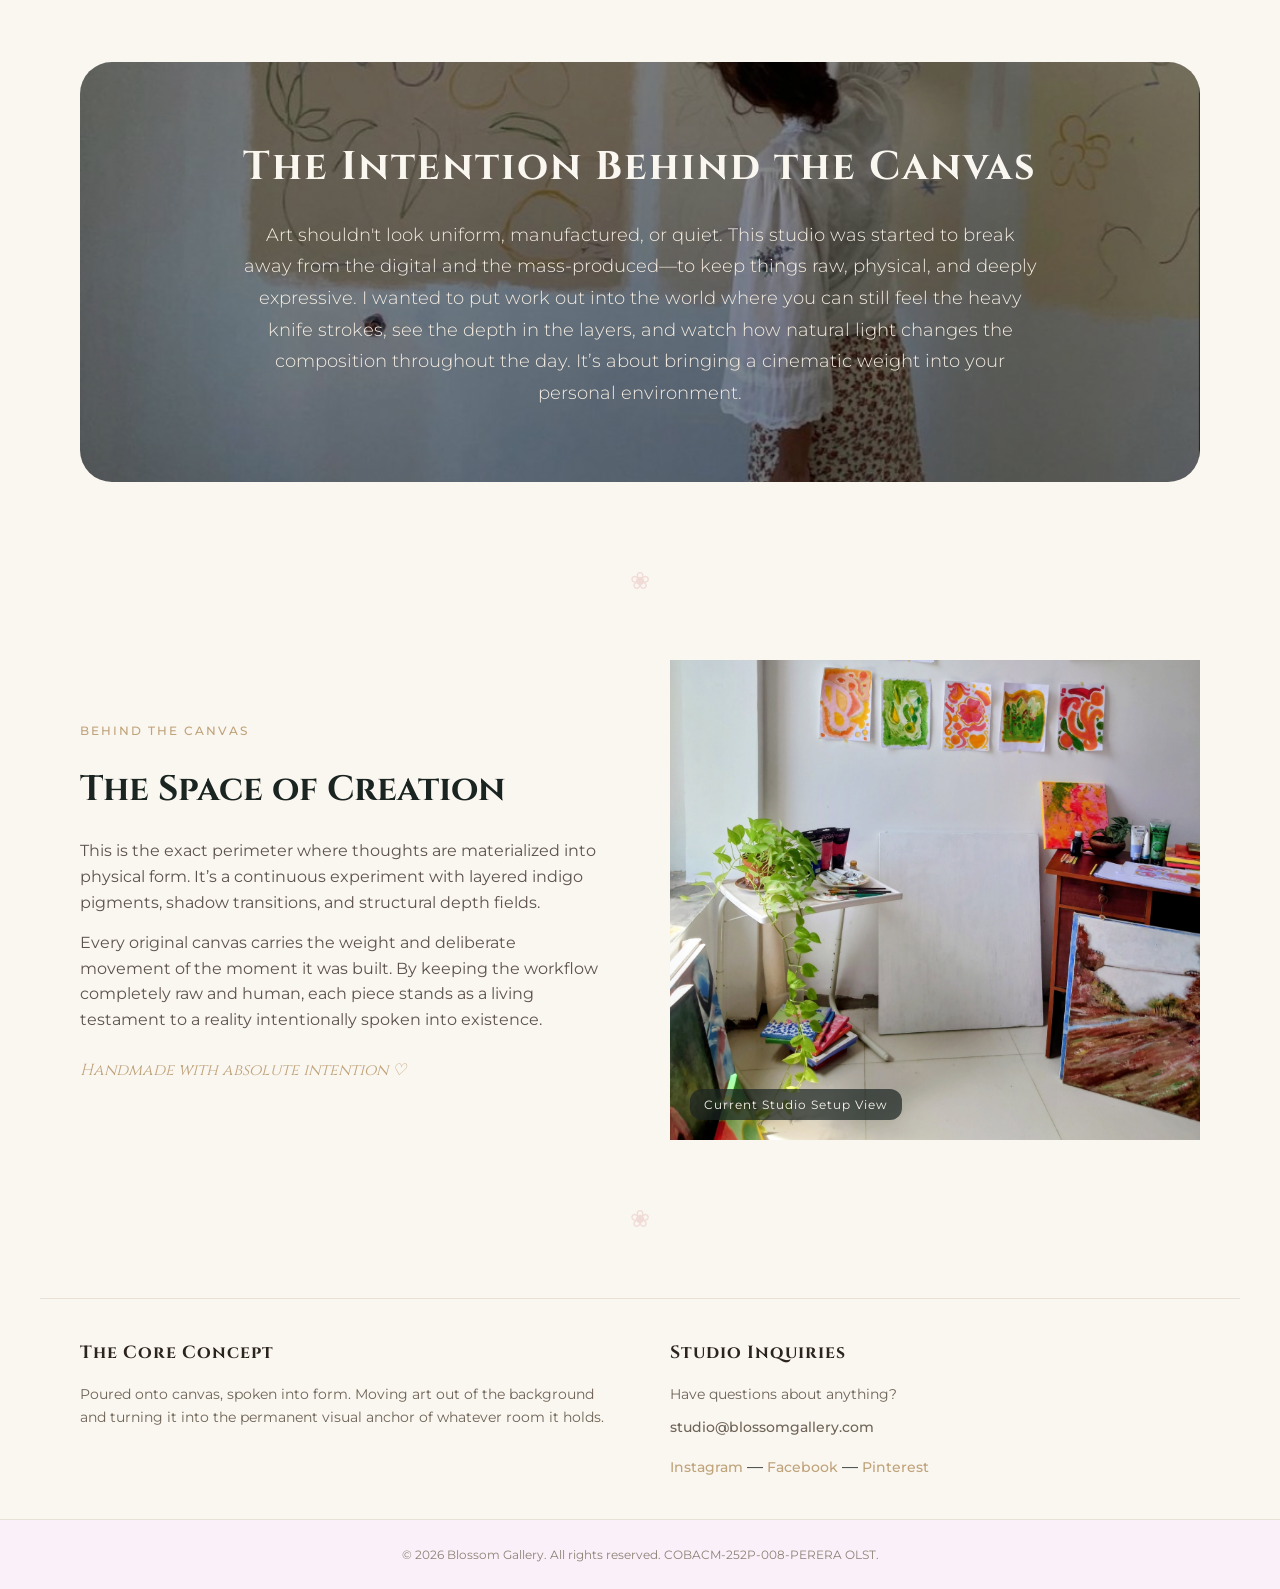
==== commit bf27555f: "again" ====
--- a/index.html
+++ b/index.html
@@ -17,10 +17,10 @@
 
     <!-- GLOBAL NAVIGATION BAR -->
     <nav class="navbar">
-        <div class="nav-logo">
-            <a href="https://sayuri.innovizion.tech/"> Blossom gallery. </a>
+        <div class="nav-logo">Blossom Gallery.</div>
+            
 
-            </div>
+            
         <ul class="nav-links">
             <li><a href="index.html" class="active">Home</a></li>
             <li><a href="gallery.html">Paintings</a></li>
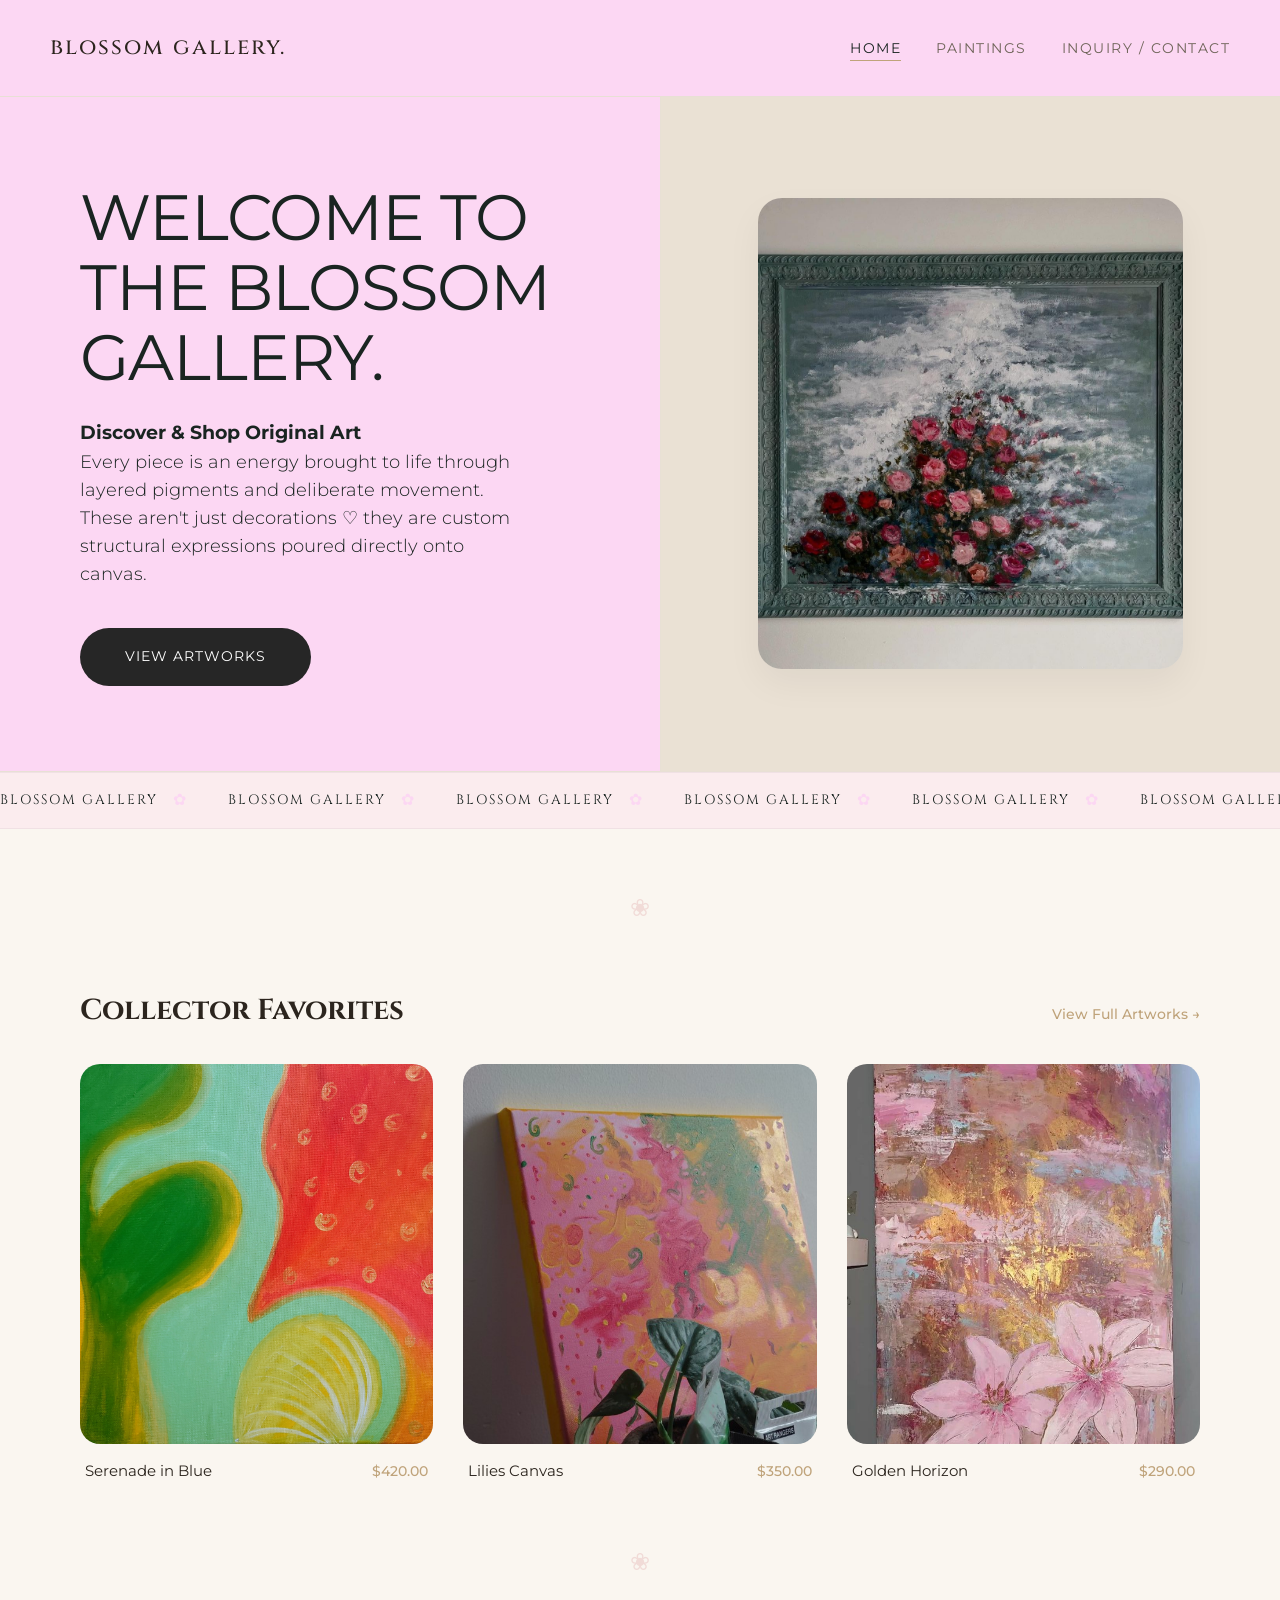
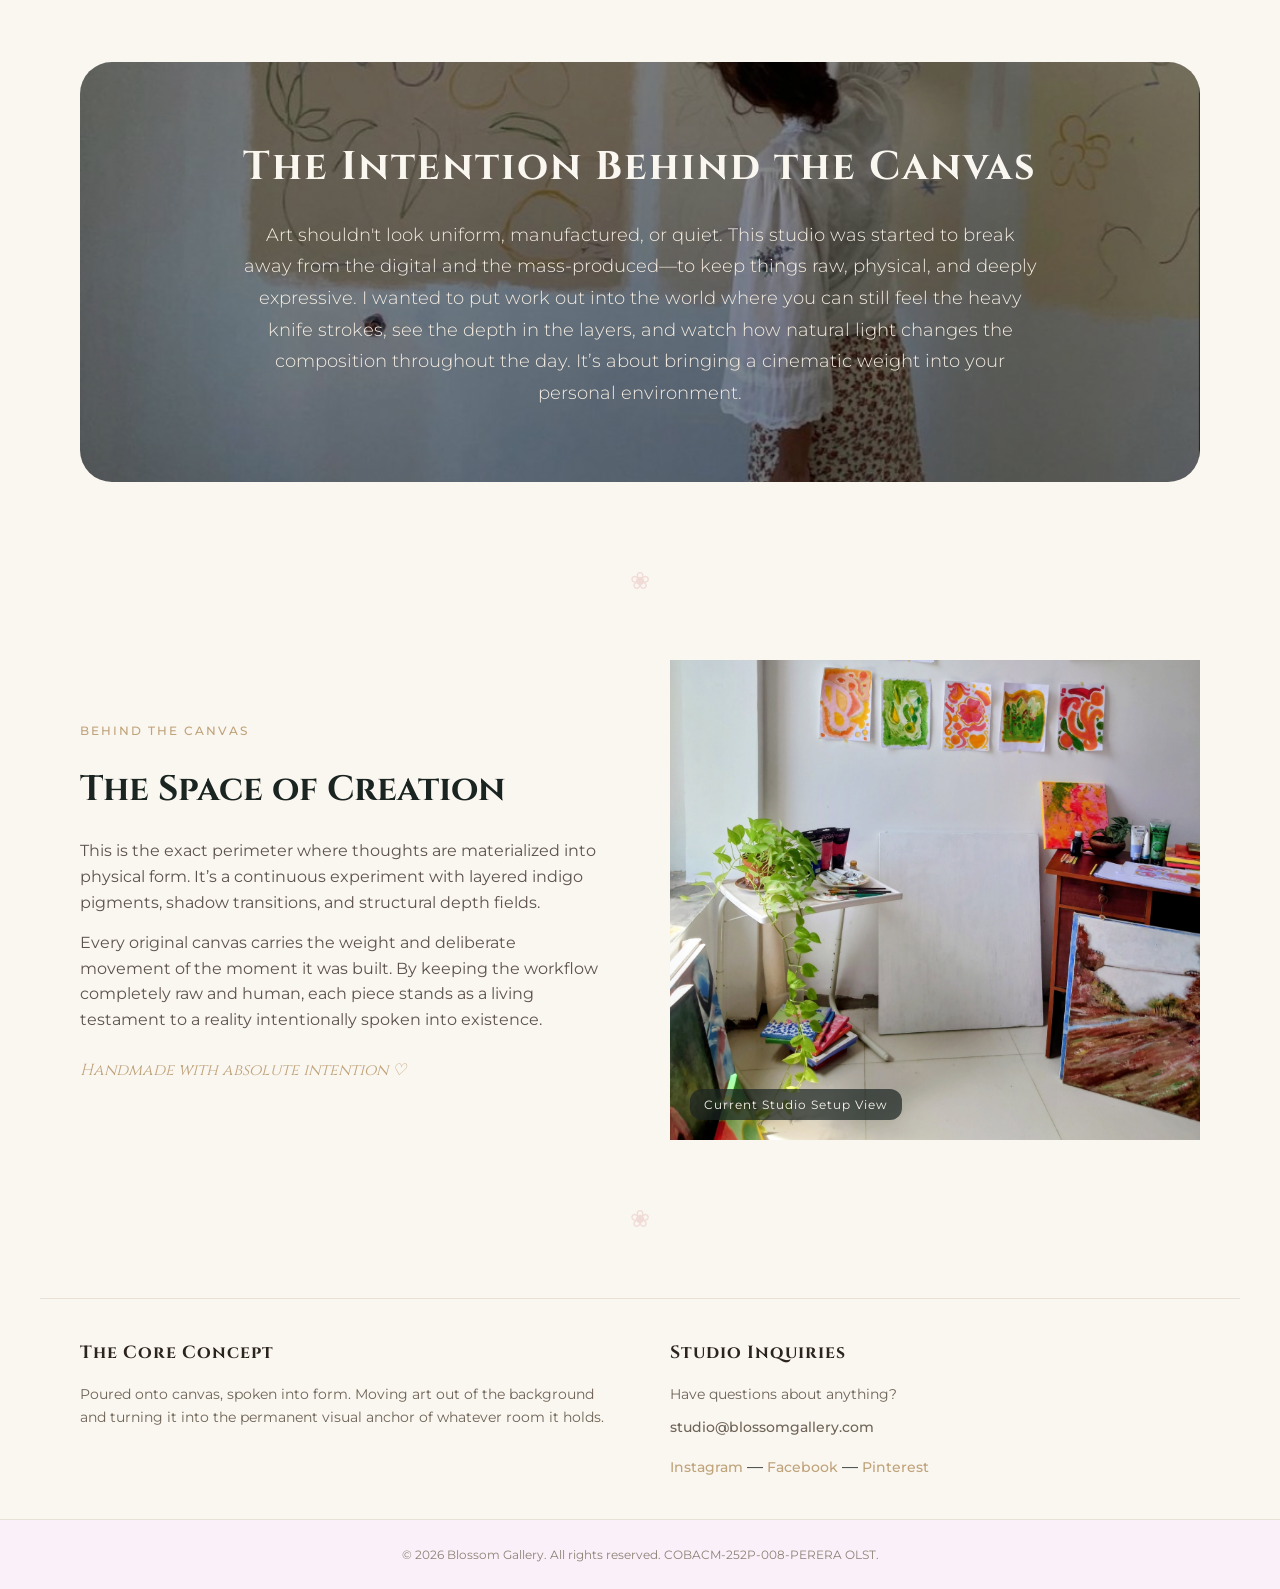
==== commit ea0d935f: "a" ====
--- a/index.html
+++ b/index.html
@@ -91,7 +91,7 @@
             <!-- Card 2 -->
             <div class="lookbook-card gallery-card" data-title="Lilies Canvas" data-price="$350.00">
                 <div class="card-img-box">
-                    <img src="lilies_canvas_1.JPG" alt="Lilies Canvas" class="hero-src-img">
+                    <img src="liliescanvas_1.jpg" alt="Lilies Canvas" class="hero-src-img">
                 </div>
                 <div class="art-meta">
                      <h3>Lilies Canvas</h3>
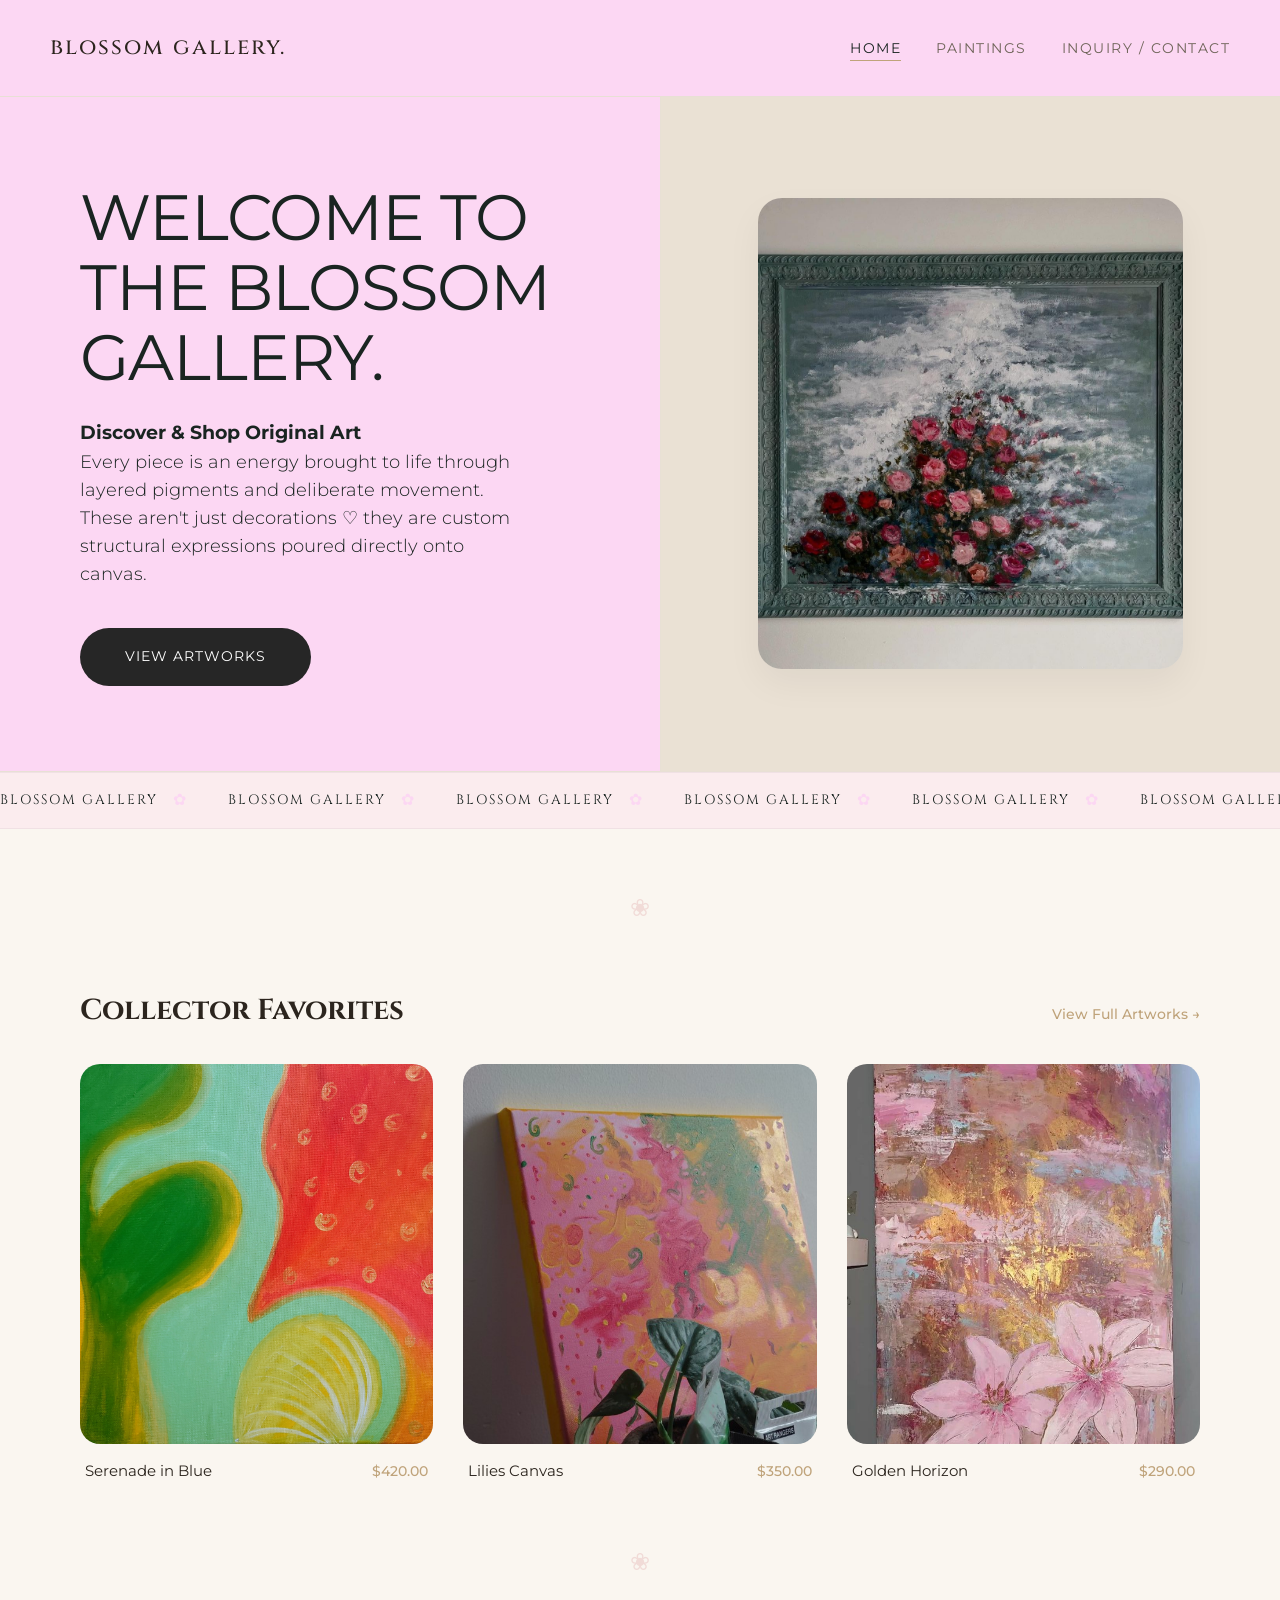
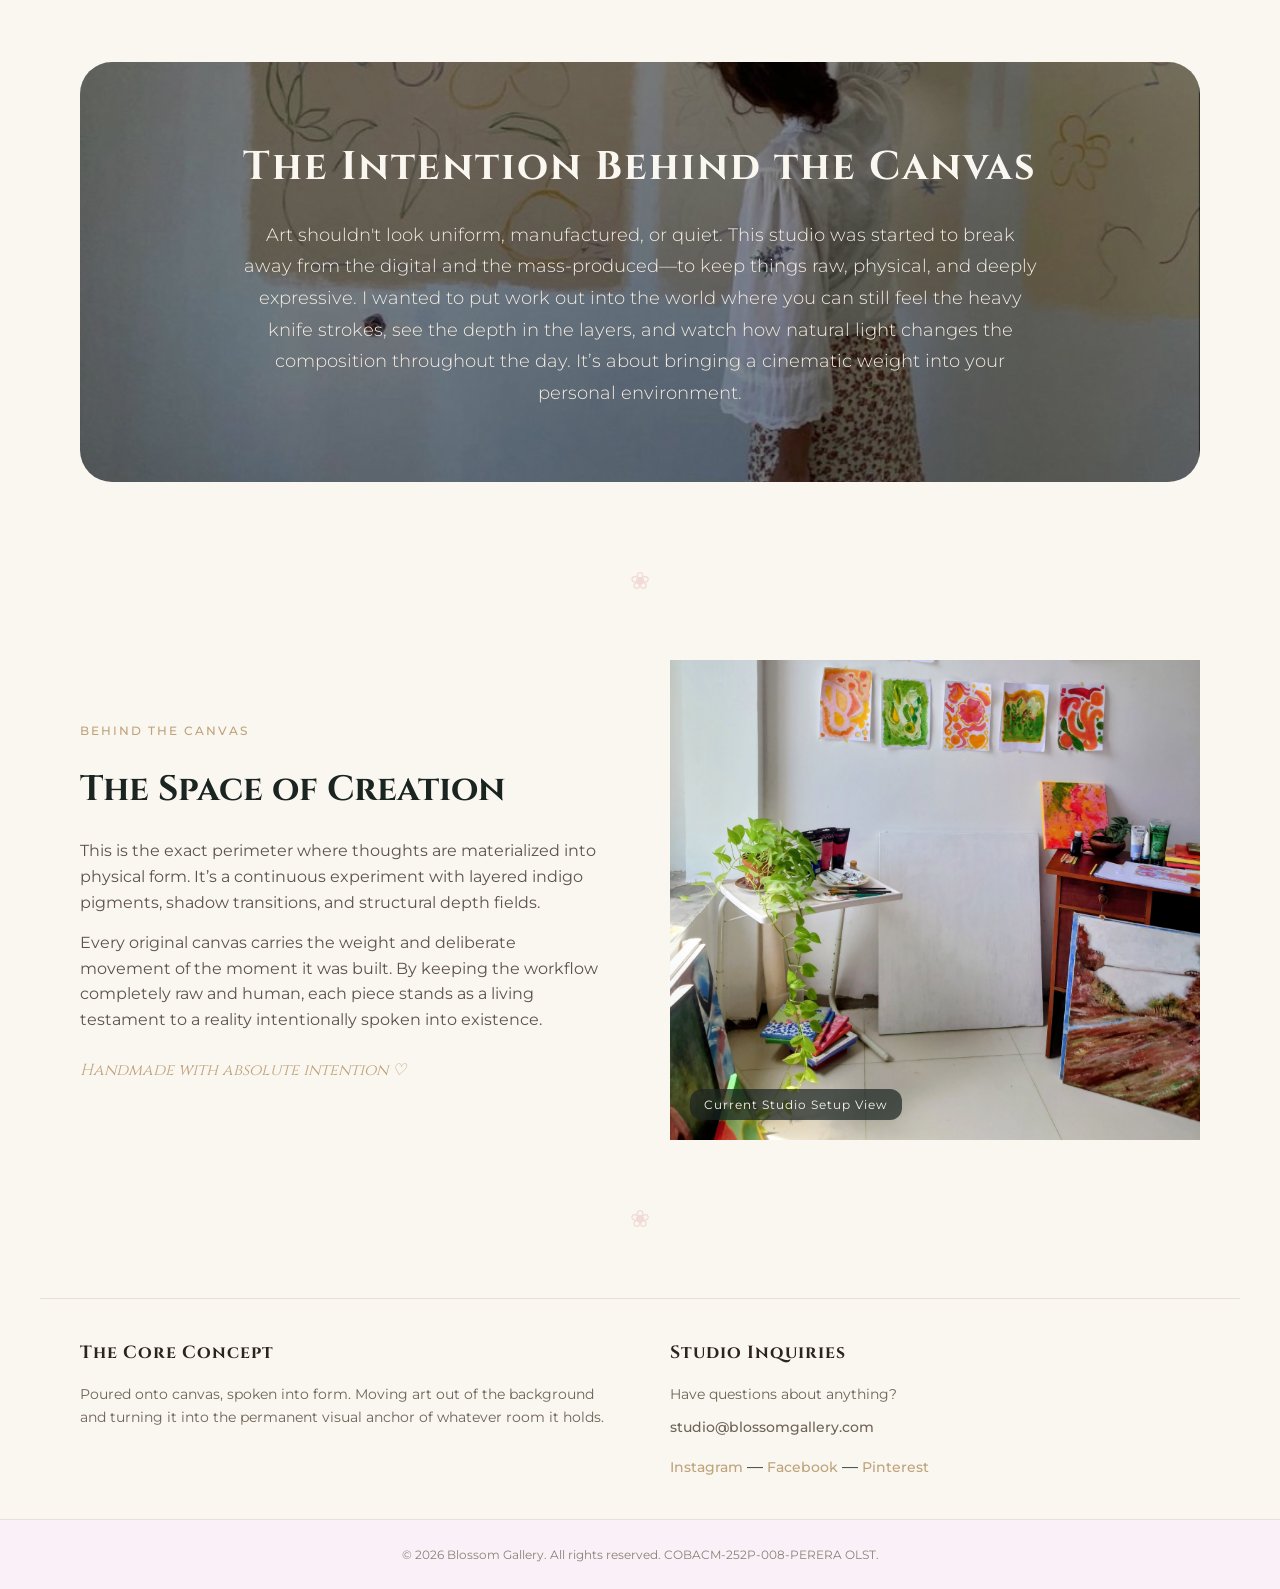
==== commit 53412f72: "all updated completely" ====
--- a/index.html
+++ b/index.html
@@ -5,19 +5,20 @@
     <meta name="viewport" content="width=device-width, initial-scale=1.0">
     <title>Home | Blossom Gallery</title>
     
-    <!-- FIXED FONTS LINK: Both Cinzel and Montserrat will now load flawlessly -->
+    
     <link rel="preconnect" href="https://fonts.googleapis.com">
     <link rel="preconnect" href="https://fonts.gstatic.com" crossorigin>
     <link href="https://fonts.googleapis.com/css2?family=Cinzel:wght@400;500&family=Montserrat:wght@300;400;500&display=swap" rel="stylesheet">
     
-    <!-- LINK TO YOUR STYLESHEET -->
+    
     <link rel="stylesheet" href="style.css">
 </head>
 <body class="home-body">
 
-    <!-- GLOBAL NAVIGATION BAR -->
+    
     <nav class="navbar">
-        <div class="nav-logo">Blossom Gallery.</div>
+        <div class="nav-logo">
+            <a href="index.html" style="text-decoration: none; color: inherit;">Blossom Gallery.</a></div>
             
 
             
@@ -28,7 +29,7 @@
         </ul>
     </nav>
 
-    <!-- 1. EDITORIAL HERO BLOCK -->
+    
     <section class="hero-split-container">
         <div class="hero-left-editorial">
             <h1>Welcome to the Blossom gallery.</h1>
@@ -54,7 +55,7 @@
             <div class="marquee-unit">blossom gallery <span class="marquee-flower-spacer">✿</span></div>
             <div class="marquee-unit">blossom gallery <span class="marquee-flower-spacer">✿</span></div>
 
-            <!-- Cloned Units (Add these so it never runs out of text on wide screens!) -->
+            
             <div class="marquee-unit">blossom gallery <span class="marquee-flower-spacer">✿</span></div>
             <div class="marquee-unit">blossom gallery <span class="marquee-flower-spacer">✿</span></div>
             <div class="marquee-unit">blossom gallery <span class="marquee-flower-spacer">✿</span></div>
@@ -68,7 +69,7 @@
 
     <div class="aesthetic-divider"><span class="flower-icon">❀</span></div>
 
-    <!-- 2. INTERACTIVE TRENDING HIGHLIGHTS LOOKBOOK -->
+    
     <section class="lookbook-section">
         <div class="section-header-row">
             <h2>Collector Favorites</h2>
@@ -76,7 +77,7 @@
         </div>
 
         <div class="lookbook-grid">
-            <!-- Card 1 -->
+            
             <div class="lookbook-card gallery-card" data-title="Serenade in Blue" data-price="$420.00" data-item="1">
                 <div class="card-img-box">
                     <img src="paradisefound1.JPG" alt="Serenade in Blue" class="hero-src-img"> 
@@ -88,7 +89,7 @@
                 
             </div>
             
-            <!-- Card 2 -->
+            
             <div class="lookbook-card gallery-card" data-title="Lilies Canvas" data-price="$350.00">
                 <div class="card-img-box">
                     <img src="liliescanvas_1.jpg" alt="Lilies Canvas" class="hero-src-img">
@@ -100,7 +101,7 @@
                 
             </div>
             
-            <!-- Card 3 -->
+            
             <div class="lookbook-card gallery-card" data-title="Golden Horizon" data-price="$290.00" data-item="3">
                 <div class="card-img-box">
                     <img src="extra3.jpg" alt="Golden Horizon" class="hero-src-img">
@@ -116,7 +117,7 @@
 
     <div class="aesthetic-divider"><span class="flower-icon">❀</span></div>
 
-    <!-- 3. BRAND VISION BANNER (FIXED CONTAINER OUT OF BOUNDS BOX FRAME) -->
+    
     <section class="vision-banner">
         <div class="vision-feature-card">
             <div class="vision-overlay-content">
@@ -130,7 +131,7 @@
 
     <div class="aesthetic-divider"><span class="flower-icon">❀</span></div>
 
-    <!-- 4. INSIDE THE STUDIO -->
+    
     <section class="studio-profile-section">
         <div class="studio-text-side">
             <span class="editorial-badge">Behind the Canvas</span>
@@ -150,7 +151,7 @@
 
     <div class="aesthetic-divider"><span class="flower-icon">❀</span></div>
 
-    <!-- GLOBAL FOOTER BLOCK -->
+    
     <footer class="home-footer-grid">
         <div class="footer-profile">
             <h3>The Core Concept</h3>
--- a/style.css
+++ b/style.css
@@ -1,5 +1,5 @@
 /* ==========================================================================
-   1. GLOBAL RESET & CORE COLOR PALETTE
+   1. CORE COLOR PALETTE
    ========================================================================== */
 * {
     margin: 0;
@@ -9,14 +9,14 @@
 
 body {
     font-family: 'Montserrat', sans-serif;
-    background-color: #faf6f0; /* Ultra-premium warm linen backdrop */
+    background-color: #faf6f0; 
     color: #1a2421;
     line-height: 1.6;
     -webkit-font-smoothing: antialiased;
 }
 
 /* ==========================================================================
-   2. GLOBAL NAVIGATION BAR
+   2. NAVIGATION BAR
    ========================================================================== */
 .navbar {
     display: flex;
@@ -59,7 +59,7 @@
 }
 
 /* ==========================================================================
-   3. HERO PRESENTATION BLOCK
+   3. HERO BLOCK
    ========================================================================== */
 .hero-split-container {
     display: flex;
@@ -139,7 +139,7 @@
 }
 
 /* ==========================================================================
-   CONTINUOUS SCROLLING BRAND MARQUEE LINE
+   MARQUEE LINE
    ========================================================================== */
 .brand-marquee-strip {
     width: 100%;
@@ -265,7 +265,7 @@
 }
 
 /* ==========================================================================
-   5. LOOKBOOK, VISION & STUDIO SECTIONS
+   5. VISION & STUDIO SECTIONS
    ========================================================================== */
 .lookbook-section, .studio-profile-section {
     max-width: 1200px;
@@ -342,7 +342,7 @@
     color: #6e6458;
 }
 
-/* --- WHY CHOOSE US? FIXED OUT-OF-BOX FRAME STYLES --- */
+
 .vision-banner {
     max-width: 1200px;
     margin: 80px auto;
@@ -393,7 +393,7 @@
     color: #bfa37a;
 }
 
-/* --- STUDIO SECTION STYLES --- */
+
 .studio-profile-section {
     display: flex;
     align-items: center;
@@ -453,7 +453,7 @@
 }
 
 /* ==========================================================================
-   6. GLOBAL FOOTER CODES
+   6. FOOTER 
    ========================================================================== */
 .home-footer-grid {
     max-width: 1200px;
@@ -507,14 +507,14 @@
 .copyright-bar {
     text-align: center;
     padding: 25px 20px;
-    background-color: #faf0f9;
+    background-color: #faf0f8;
     border-top: 1px solid #e8e0d5;
     font-size: 0.75rem;
     color: #8c8275;
 }
 
 /* ==========================================================================
-   7. RESPONSIVE PHONE OVERRIDES
+   7. RESPONSIVE PHONE 
    ========================================================================== */
 @media (max-width: 850px) {
     .navbar { flex-direction: column; gap: 15px; padding: 20px; }
@@ -528,9 +528,9 @@
     .studio-photo-box { height: 350px; }
     .home-footer-grid { flex-direction: column; gap: 35px; padding: 30px 20px; }
 }
-/* Precise Mobile Layout Rebalancing */
+
 @media (max-width: 850px) {
-    /* Forces columns to drop down gracefully vertically */
+    
     .hero-split-container, 
     .art-split-layout,
     .cart-split-layout {
@@ -540,7 +540,7 @@
         padding: 20px !important;
     }
 
-    /* Prevents the text panels from shrinking or shifting left */
+    
     .hero-left-editorial, 
     .art-content-side, 
     .art-visual-side {
@@ -549,13 +549,13 @@
         text-align: center !important;
     }
 
-    /* Centers custom actionable elements alignment */
+    
     .hero-catalog-cta {
         align-self: center !important;
         margin: 0 auto !important;
     }
 
-    /* Scales and locks image containers into screen boundaries */
+    
     .hero-right-display, 
     .main-display-frame {
         width: 100% !important;
@@ -570,7 +570,7 @@
         height: 350px !important;
     }
 
-    /* Shrinks hero headers so they don't break line boundaries */
+    
     .hero-left-editorial h1 {
         font-size: 2.5rem !important;
         letter-spacing: 0px !important;
@@ -718,7 +718,7 @@
 }
 
 /* ==========================================================================
-   9. PAINTING INFORMATION DISPLAY CONSTRAINT LAYER (UPDATED FIX)
+   9. PAINTING INFORMATION DISPLAY 
    ========================================================================== */
 .detail-container {
     max-width: 1200px;
@@ -738,7 +738,7 @@
     width: 50%;
 }
 
-/* Constrains layout box framework boundaries cleanly */
+
 .main-display-frame {
     width: 100%;
     max-width: 550px;
@@ -752,7 +752,7 @@
     justify-content: center;
 }
 
-/* Image scales responsibly inside wrapper box constraints */
+
 .painting-main-display-img {
     width: 100%;
     height: 100%;
@@ -849,7 +849,7 @@
     background-color: #bfa37a;
 }
 
-/* Integrated Checkout Details Form */
+
 .integrated-checkout-section {
     max-width: 800px;
     margin: 60px auto;
@@ -953,7 +953,7 @@
 }
 
 /* ==========================================================================
-   11. NEW INTEGRATED SINGLE CHECKOUT STYLES & SHINING CONFIRMATION EFFECT
+   11. CONFIRMATION EFFECT
    ========================================================================== */
 .quick-add-to-cart-btn {
     width: 100%;
@@ -1058,7 +1058,7 @@
 }
 
 /* ==========================================================================
-   13. TOTAL CART WORKSPACE RESET (LEFT SIDE ITEMS + RIGHT SIDE CHECKOUT)
+   13. Contact
    ========================================================================== */
 .gallery-clean-bg {
     background-color: #faf6f0 !important;
@@ -1268,31 +1268,31 @@
     .cart-summary-sidebar { position: static; width: 100%; }
 }
 
-/* Mobile Responsive Fix for Hero Section */
+
 @media (max-width: 768px) {
-    /* 1. Force the container to stack vertically instead of side-by-side */
+    
     .hero-container, 
-    .welcome-section-grid { /* Use whatever class name wraps both your text and image block */
+    .welcome-section-grid { 
         display: flex;
         flex-direction: column;
         align-items: center;
-        text-align: center; /* Centers the text beautifully on mobile */
+        text-align: center; 
         padding: 20px;
     }
 
-    /* 2. Fix the headline spilling over the edge */
+    
     h1 {
-        font-size: 2.2rem; /* Shrinks the giant text slightly so it fits perfectly on mobile screens */
+        font-size: 2.2rem; 
         line-height: 1.2;
         word-wrap: break-word;
     }
 
-    /* 3. Force the painting image to appear and fit nicely below the text */
+    
     .hero-image-wrapper, 
-    .hero-painting-img { /* Use the class name of your image or its container */
+    .hero-painting-img { 
         width: 100%;
-        max-width: 400px; /* Prevents the painting from becoming massively blown out */
-        margin-top: 30px; /* Leaves a sleek gap between your 'View Artworks' button and the canvas */
+        max-width: 400px; 
+        margin-top: 30px; 
     }
     
     .hero-painting-img img {
